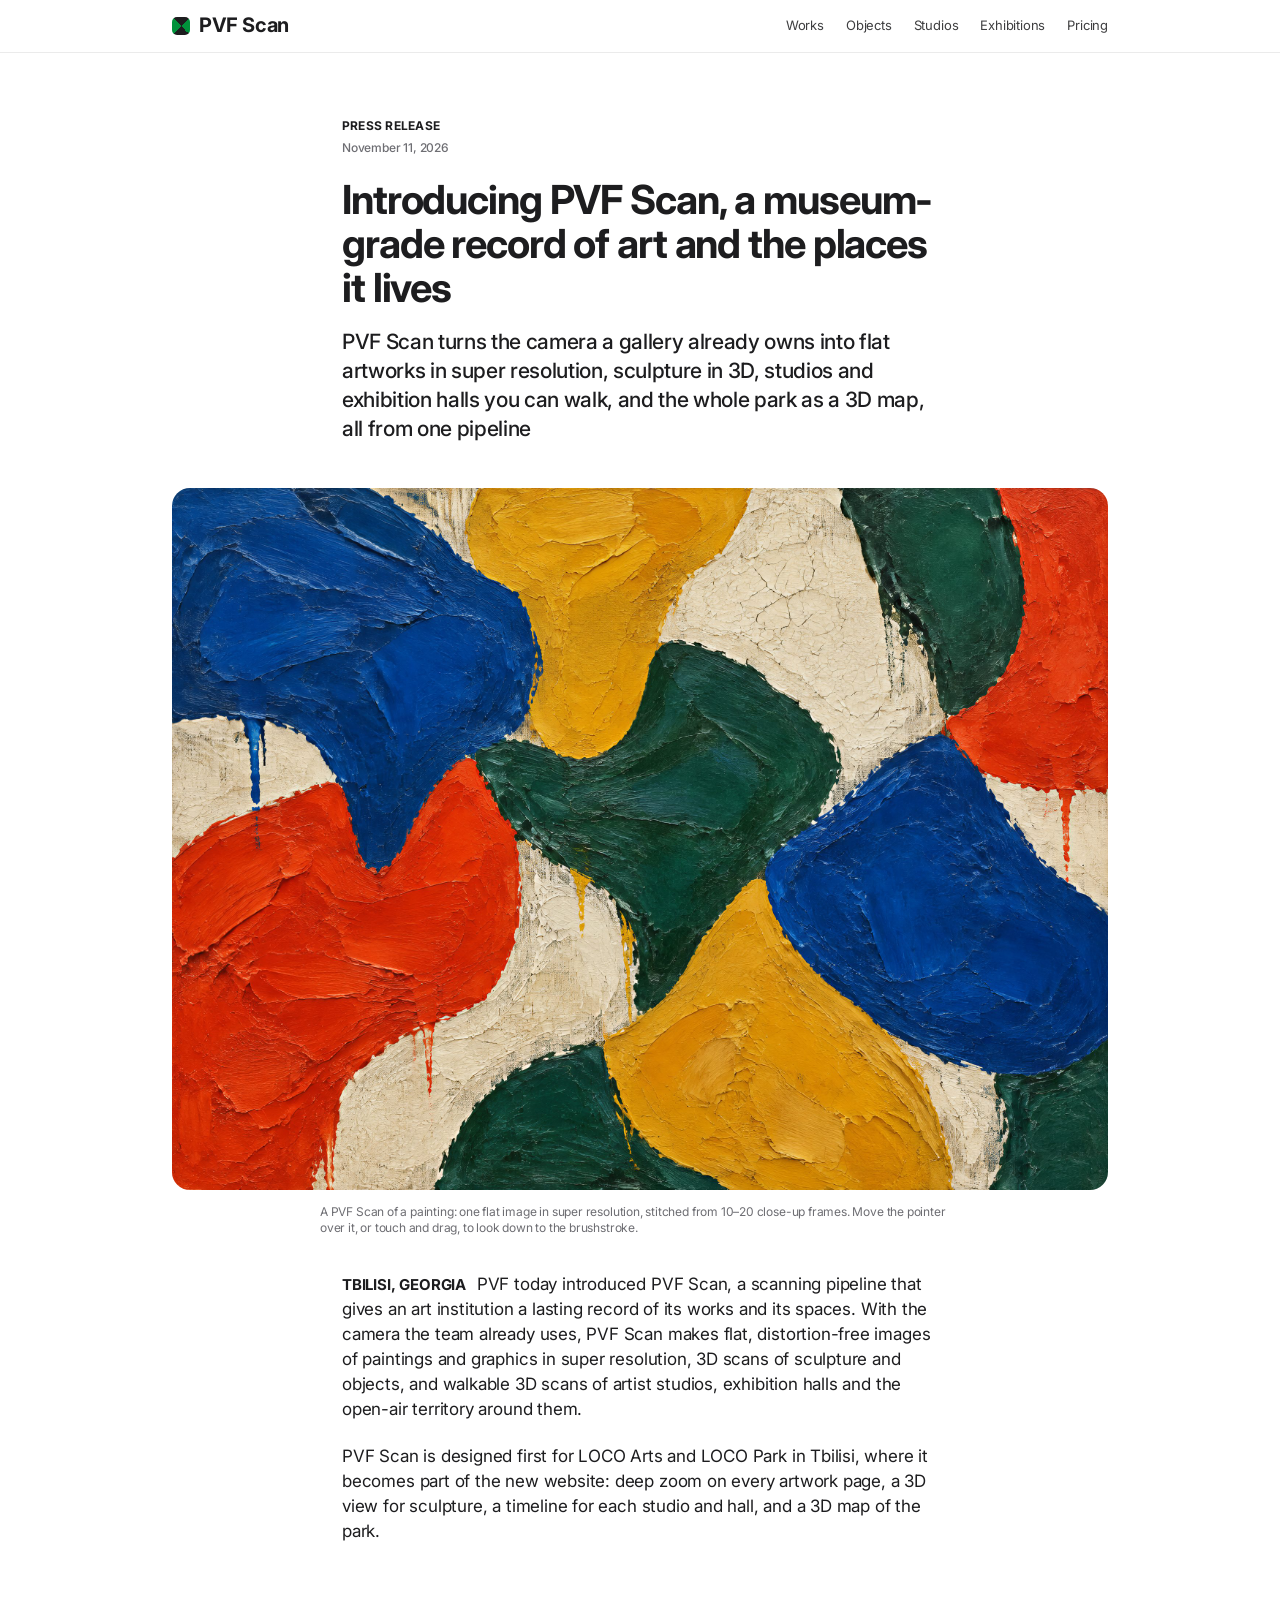
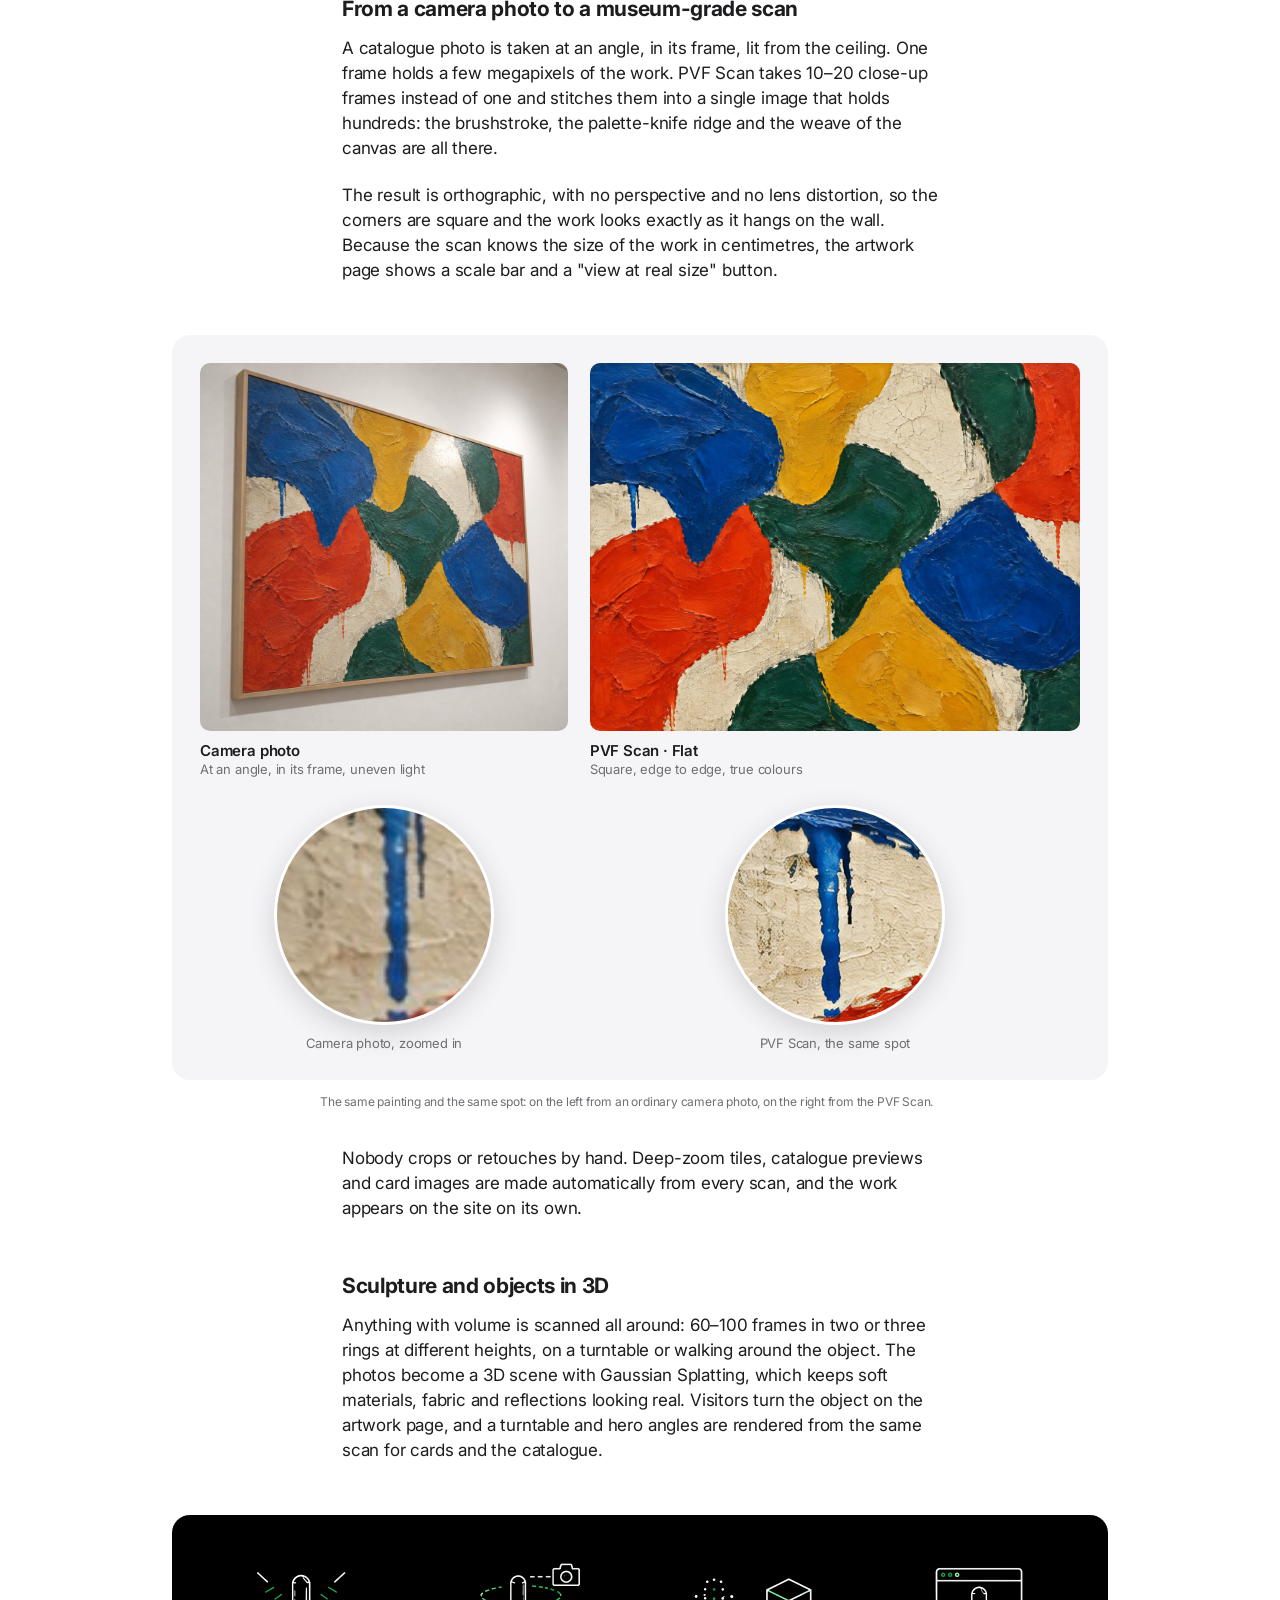
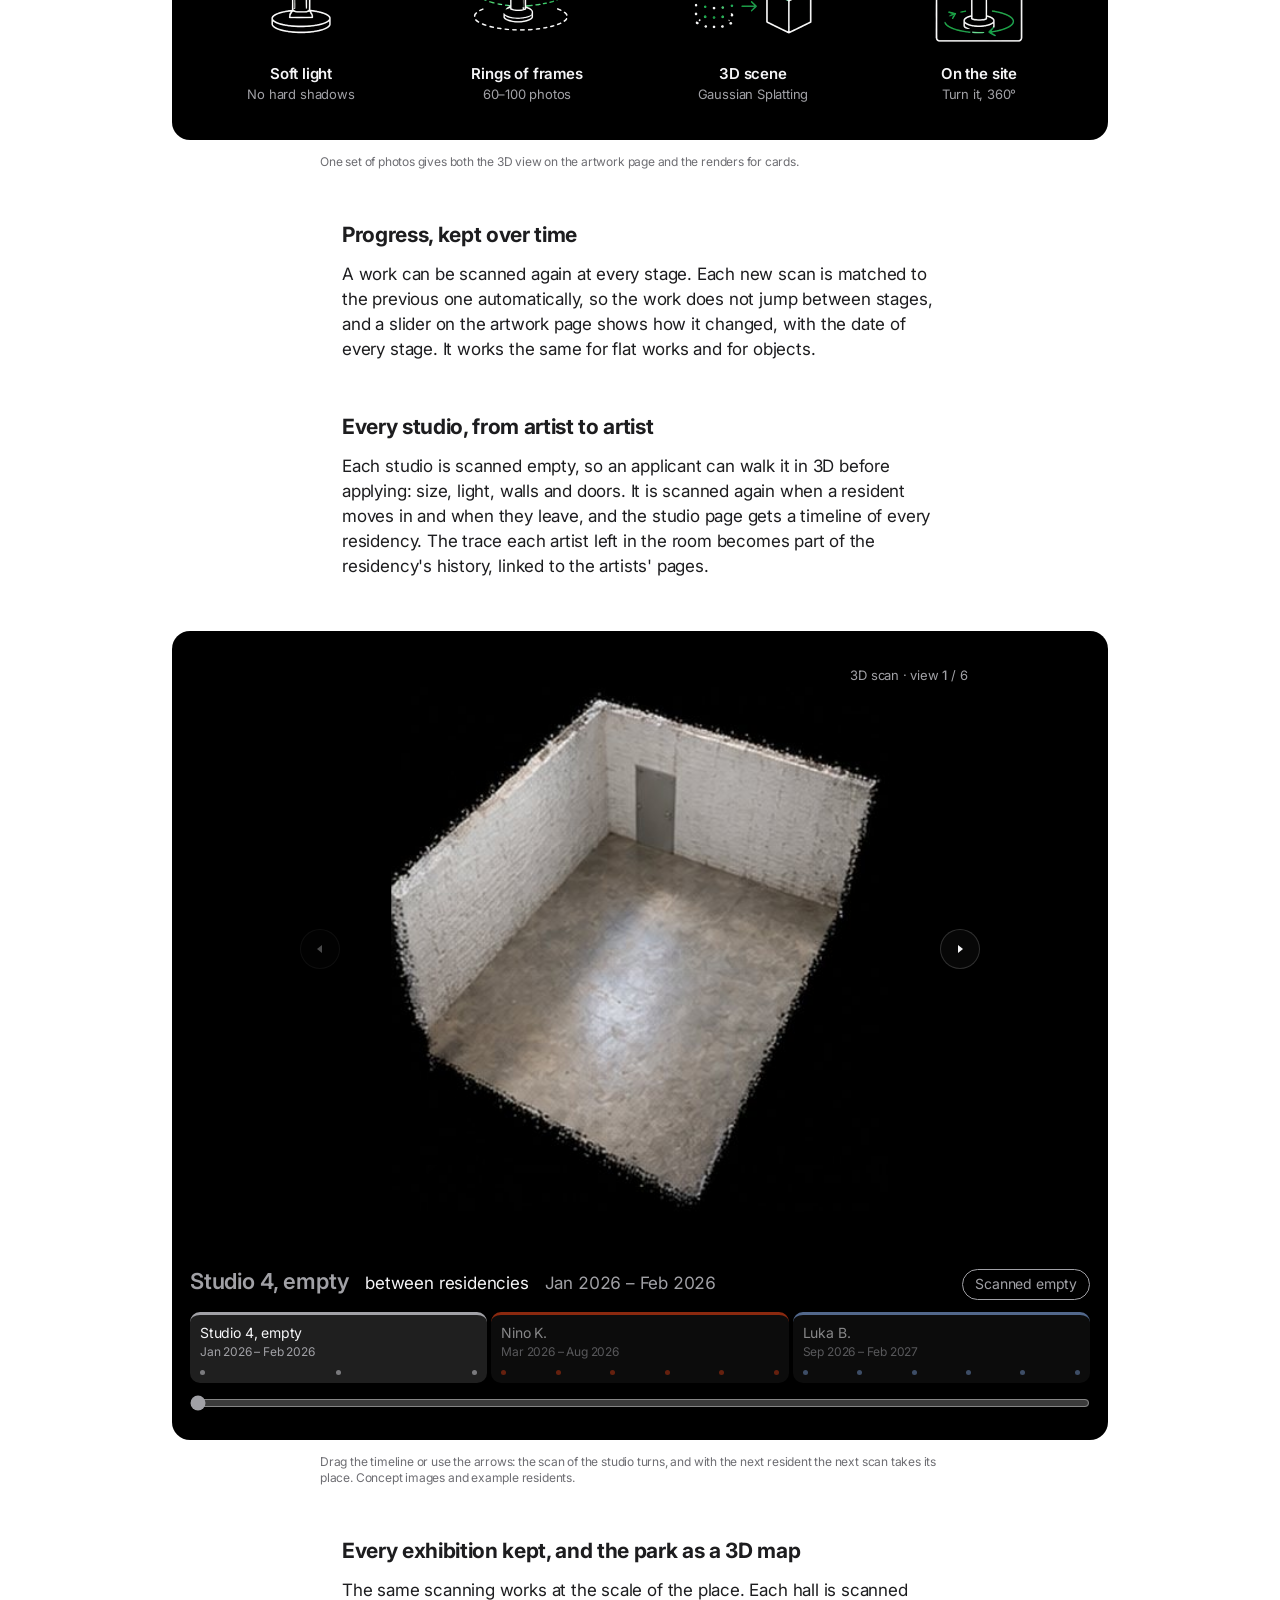
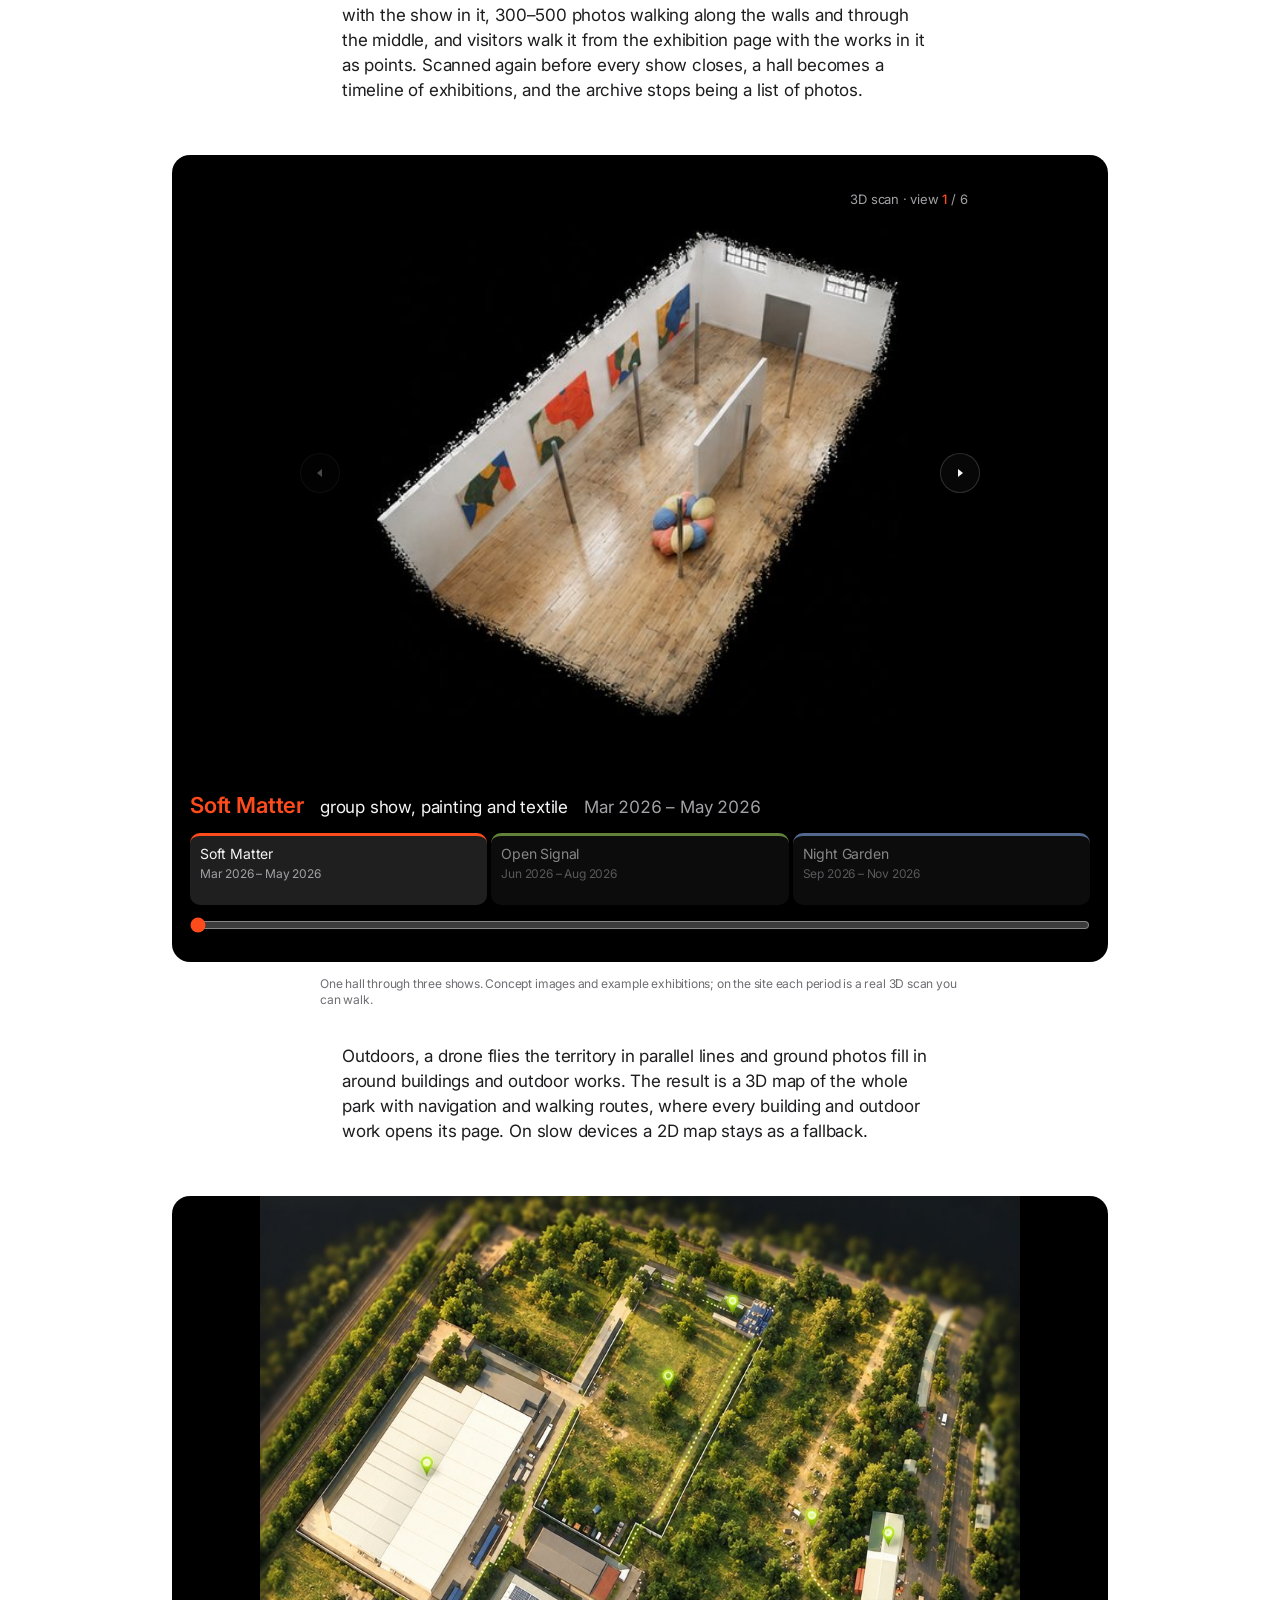
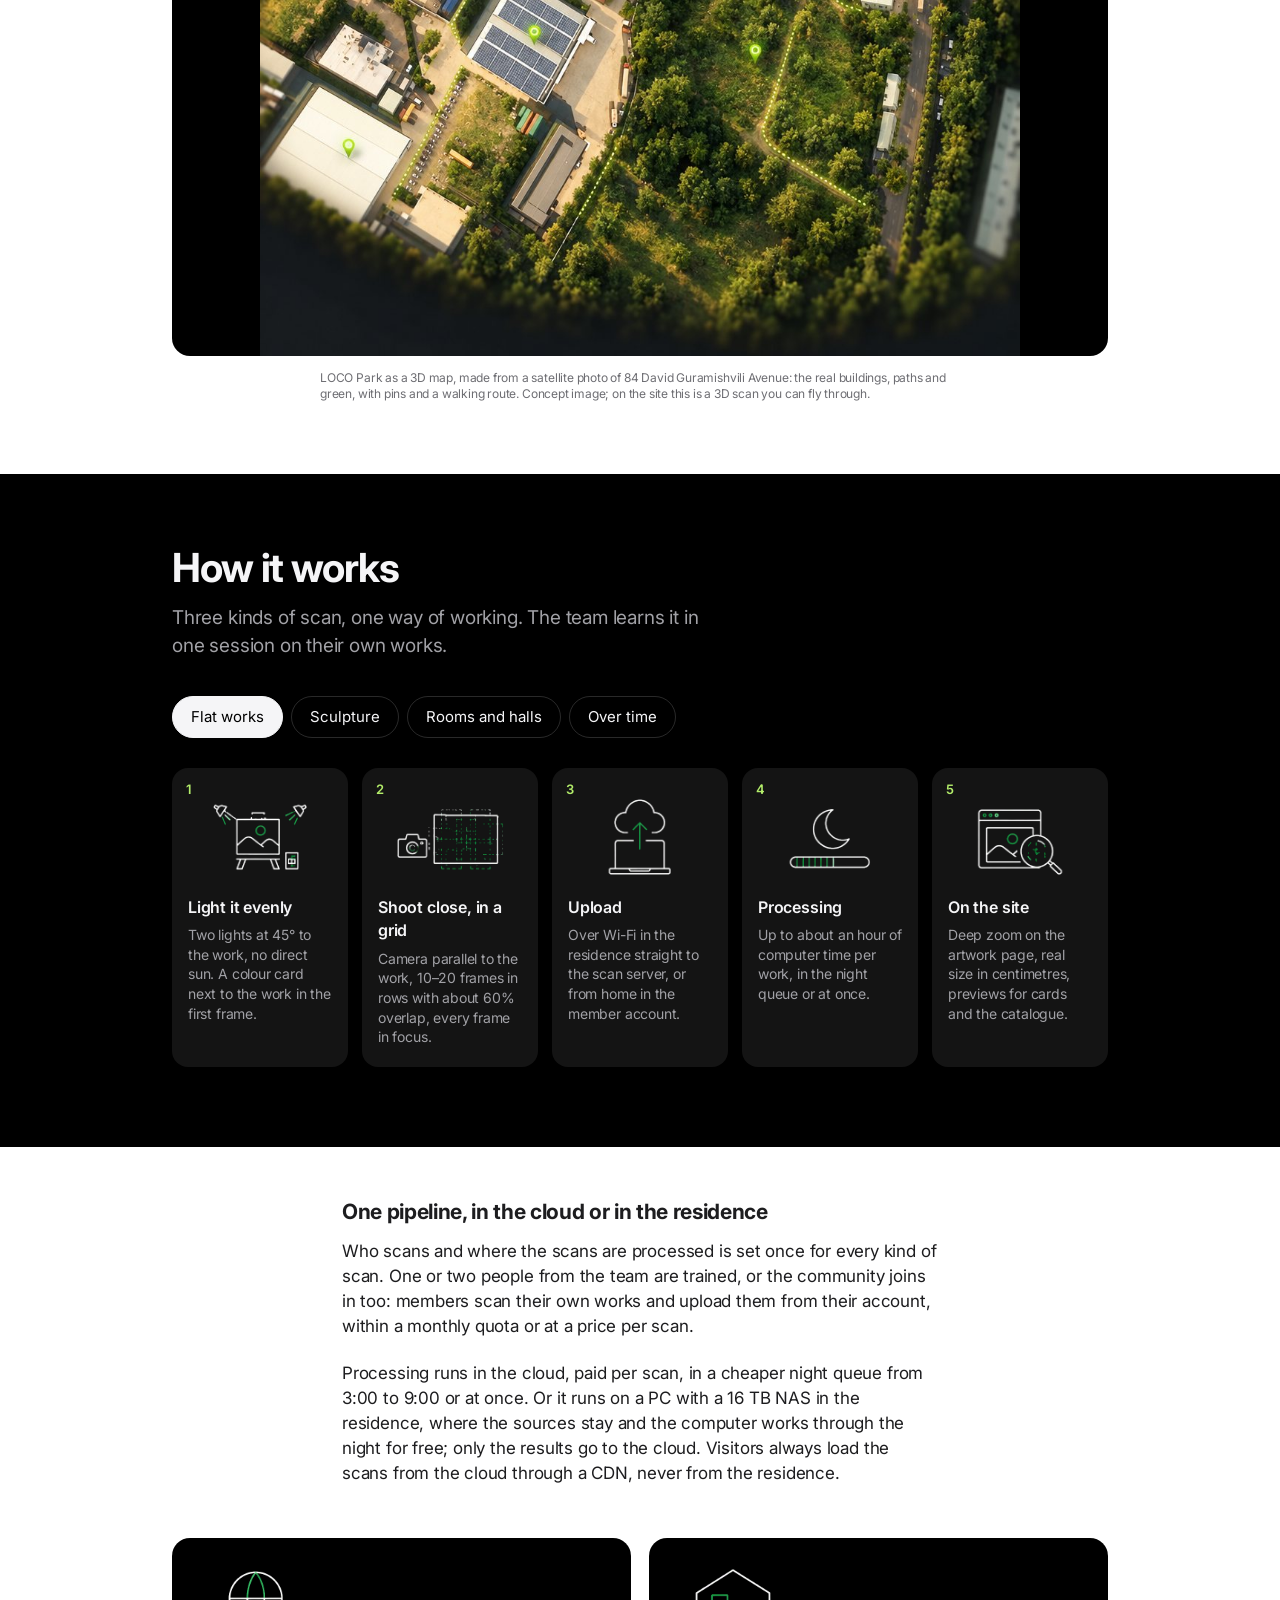
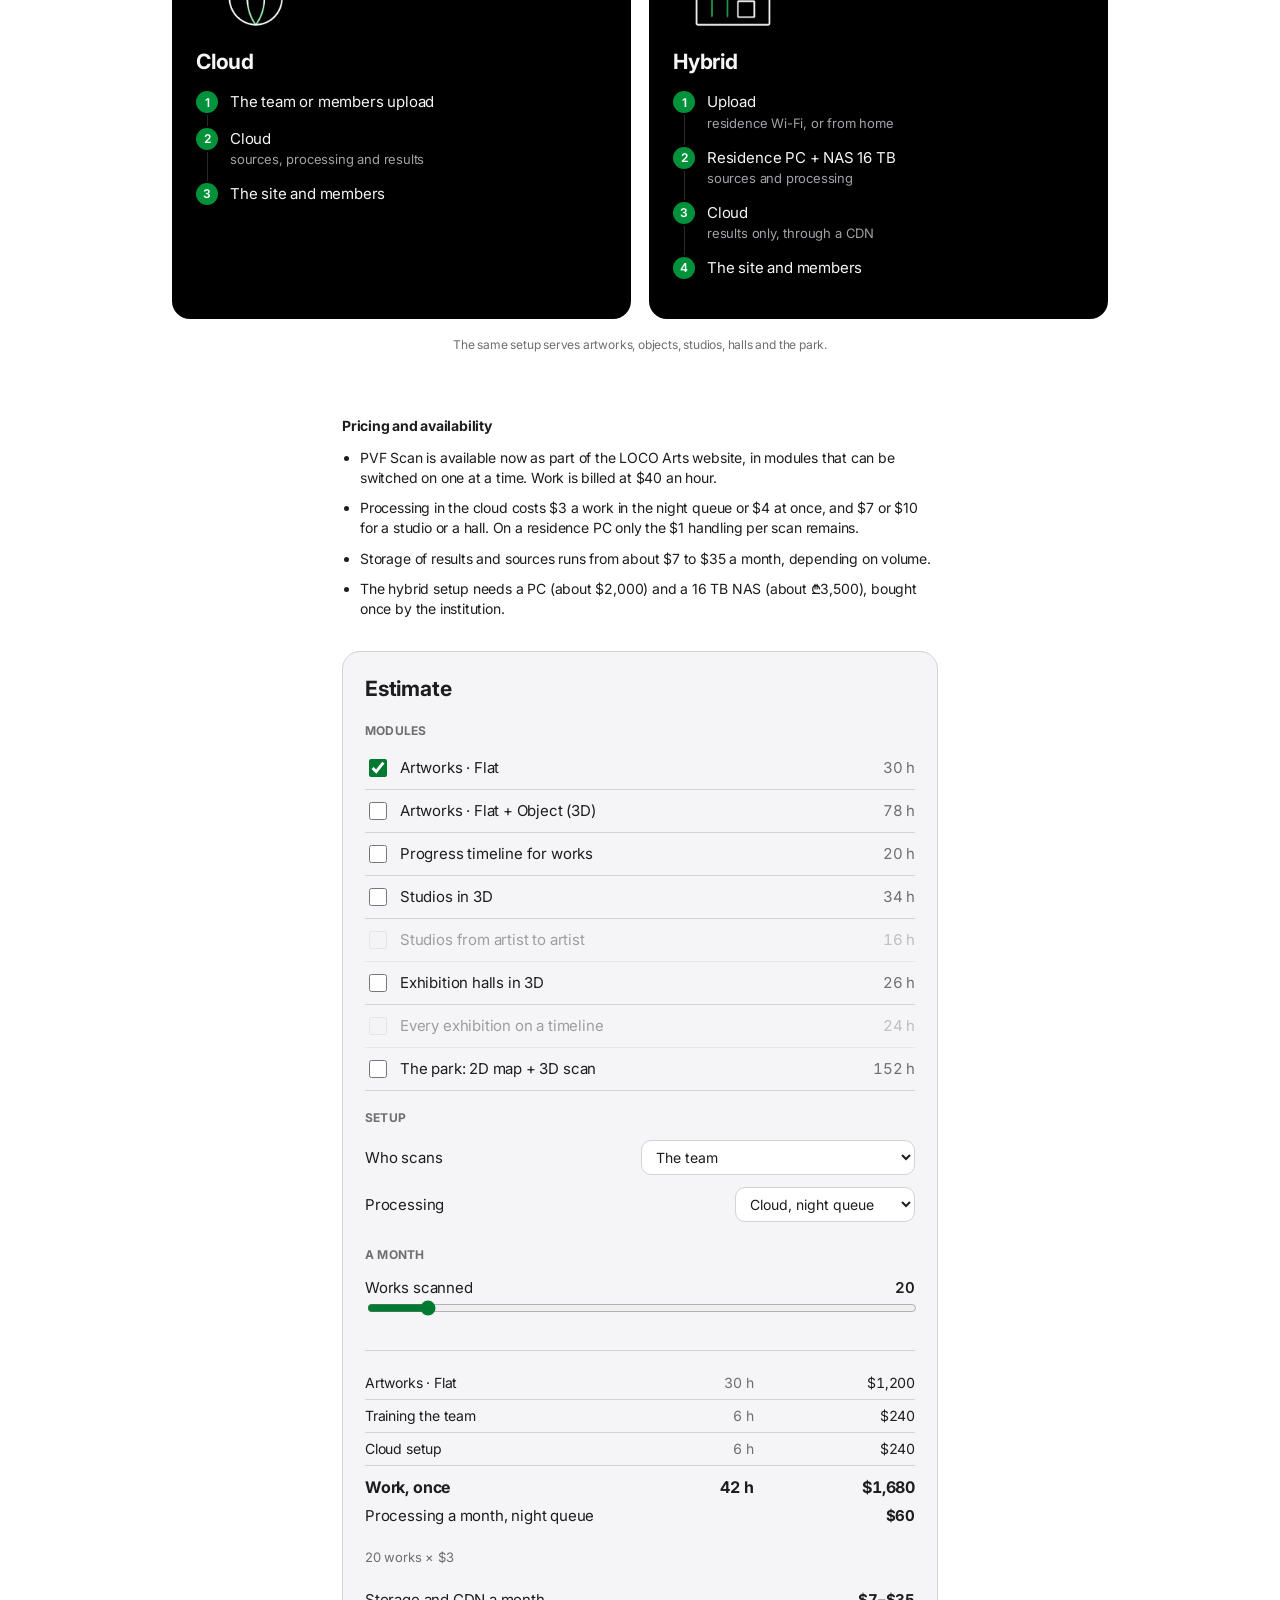
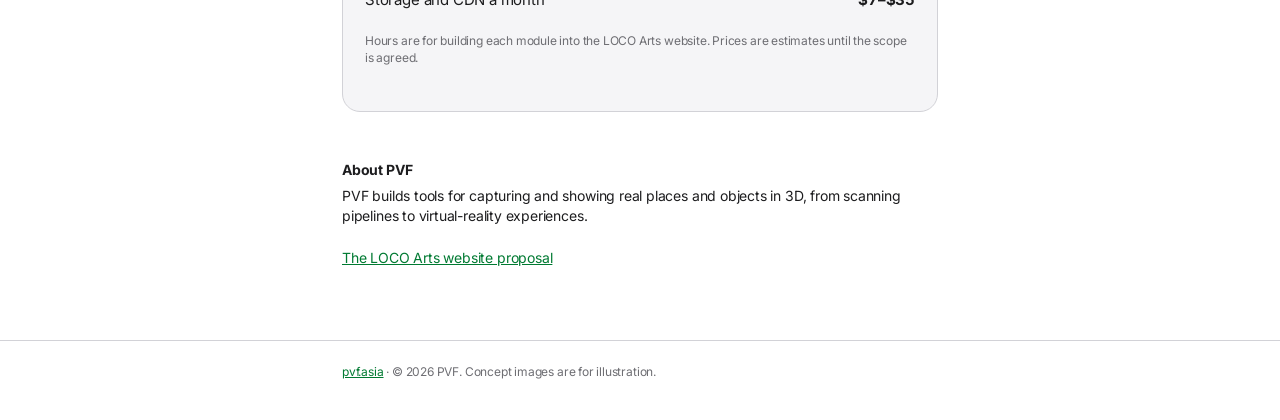
==== scans/index.html @ b5ae79f1 "PVF Scan page at /scans" ====
<!doctype html>
<html lang=en>
<head>
<meta charset=utf-8>
<meta name=viewport content="width=device-width, initial-scale=1">
<title>PVF Scan</title>
<meta name=description content="PVF Scan turns the camera a gallery already owns into museum-grade records: flat artworks in super resolution, sculpture in 3D, studios and exhibition halls you can walk, and the park as a 3D map.">
<link rel=canonical href="https://pvf.asia/scans/">
<meta property=og:url content="https://pvf.asia/scans/">
<meta property=og:title content="Introducing PVF Scan">
<meta property=og:description content="Artworks, objects, studios and exhibitions, kept as they are.">
<meta property=og:image content="https://pvf.asia/scans/assets/scan/scan.jpg">
<link rel=icon href="data:image/svg+xml,%3Csvg xmlns=%22http://www.w3.org/2000/svg%22 viewBox=%220 0 16 16%22%3E%3Crect width=%2216%22 height=%2216%22 rx=%224%22 fill=%22%231d1d1f%22/%3E%3Cpath d=%22M8 0h4a4 4 0 0 1 4 4v4H8zM0 8h8v8H4a4 4 0 0 1-4-4z%22 fill=%22%2300923B%22/%3E%3C/svg%3E">
<link rel=preconnect href=https://fonts.googleapis.com>
<link rel=preconnect href=https://fonts.gstatic.com crossorigin>
<link href="https://fonts.googleapis.com/css2?family=Inter:wght@400;500;600;700&display=swap" rel=stylesheet>
<link rel=stylesheet href="styles.css?v=1">
</head>
<body>
<a class=skip href=#main>Skip to the article</a>
<header class=top>
  <div class=top-in>
    <a class=brand href=#main><span class=mark aria-hidden=true></span>PVF Scan</a>
    <nav aria-label=Sections>
      <a href=#works>Works</a><a href=#objects>Objects</a><a href=#studios>Studios</a><a href=#exhibitions>Exhibitions</a><a href=#pricing>Pricing</a>
    </nav>
  </div>
</header>

<main id=main>
<article>
  <header class="col head">
    <p class=eyebrow>Press release</p>
    <p class=date><time datetime=2026-11-11>November 11, 2026</time></p>
    <h1>Introducing PVF Scan, a museum-grade record of art and the places it lives</h1>
    <p class=subhead>PVF Scan turns the camera a gallery already owns into flat artworks in super resolution, sculpture in 3D, studios and exhibition halls you can walk, and the whole park as a 3D map, all from one pipeline</p>
  </header>

  <figure class="fig big hero">
    <div class=zoom data-zoom>
      <img src="assets/scan/scan.jpg?v=1" alt="An abstract oil painting as a PVF Scan: flat, square and edge to edge, thick impasto in blue, red, yellow and green" width=2560 height=1920 fetchpriority=high>
      <div class=zoom-lens aria-hidden=true></div>
    </div>
    <figcaption>A PVF Scan of a painting: one flat image in super resolution, stitched from 10–20 close-up frames. Move the pointer over it, or touch and drag, to look down to the brushstroke.</figcaption>
  </figure>

  <div class="col body">
    <p><b class=dateline>TBILISI, GEORGIA</b> PVF today introduced PVF Scan, a scanning pipeline that gives an art institution a lasting record of its works and its spaces. With the camera the team already uses, PVF Scan makes flat, distortion-free images of paintings and graphics in super resolution, 3D scans of sculpture and objects, and walkable 3D scans of artist studios, exhibition halls and the open-air territory around them.</p>
    <p>PVF Scan is designed first for LOCO Arts and LOCO Park in Tbilisi, where it becomes part of the new website: deep zoom on every artwork page, a 3D view for sculpture, a timeline for each studio and hall, and a 3D map of the park.</p>
  </div>

  <section class="col body" id=works aria-labelledby=h-works>
    <h2 id=h-works>From a camera photo to a museum-grade scan</h2>
    <p>A catalogue photo is taken at an angle, in its frame, lit from the ceiling. One frame holds a few megapixels of the work. PVF Scan takes 10–20 close-up frames instead of one and stitches them into a single image that holds hundreds: the brushstroke, the palette-knife ridge and the weave of the canvas are all there.</p>
    <p>The result is orthographic, with no perspective and no lens distortion, so the corners are square and the work looks exactly as it hangs on the wall. Because the scan knows the size of the work in centimetres, the artwork page shows a scale bar and a "view at real size" button.</p>
  </section>

  <figure class="fig big cmp">
    <div class=cmp-grid>
      <div class=cmp-a><img src="assets/scan/photo.jpg?v=1" alt="The same painting photographed with an ordinary camera: on the wall, at an angle, in its frame" width=1024 height=1024 loading=lazy decoding=async><p><b>Camera photo</b>At an angle, in its frame, uneven light</p></div>
      <div class=cmp-b><img src="assets/scan/scan.jpg?v=1" alt="The same painting as a PVF Scan: flat, square, edge to edge" width=2560 height=1920 loading=lazy decoding=async><p><b>PVF Scan · Flat</b>Square, edge to edge, true colours</p></div>
      <div class=cmp-l><div class="lp lp-lo"></div><p>Camera photo, zoomed in</p></div>
      <div class=cmp-l><div class="lp lp-hi"></div><p>PVF Scan, the same spot</p></div>
    </div>
    <figcaption>The same painting and the same spot: on the left from an ordinary camera photo, on the right from the PVF Scan.</figcaption>
  </figure>

  <div class="col body">
    <p>Nobody crops or retouches by hand. Deep-zoom tiles, catalogue previews and card images are made automatically from every scan, and the work appears on the site on its own.</p>
  </div>

  <section class="col body" id=objects aria-labelledby=h-objects>
    <h2 id=h-objects>Sculpture and objects in 3D</h2>
    <p>Anything with volume is scanned all around: 60–100 frames in two or three rings at different heights, on a turntable or walking around the object. The photos become a 3D scene with Gaussian Splatting, which keeps soft materials, fabric and reflections looking real. Visitors turn the object on the artwork page, and a turntable and hero angles are rendered from the same scan for cards and the catalogue.</p>
  </section>

  <figure class="fig big dark steps-fig">
    <ol class=icons>
      <li><img src="assets/icons/icon-06.png?v=1" alt="" width=160 height=100 loading=lazy><b>Soft light</b>No hard shadows</li>
      <li><img src="assets/icons/icon-07.png?v=1" alt="" width=160 height=100 loading=lazy><b>Rings of frames</b>60–100 photos</li>
      <li><img src="assets/icons/icon-09.png?v=1" alt="" width=160 height=100 loading=lazy><b>3D scene</b>Gaussian Splatting</li>
      <li><img src="assets/icons/icon-10.png?v=1" alt="" width=160 height=100 loading=lazy><b>On the site</b>Turn it, 360°</li>
    </ol>
    <figcaption>One set of photos gives both the 3D view on the artwork page and the renders for cards.</figcaption>
  </figure>

  <section class="col body" aria-labelledby=h-progress>
    <h2 id=h-progress>Progress, kept over time</h2>
    <p>A work can be scanned again at every stage. Each new scan is matched to the previous one automatically, so the work does not jump between stages, and a slider on the artwork page shows how it changed, with the date of every stage. It works the same for flat works and for objects.</p>
  </section>

  <section class="col body" id=studios aria-labelledby=h-studios>
    <h2 id=h-studios>Every studio, from artist to artist</h2>
    <p>Each studio is scanned empty, so an applicant can walk it in 3D before applying: size, light, walls and doors. It is scanned again when a resident moves in and when they leave, and the studio page gets a timeline of every residency. The trace each artist left in the room becomes part of the residency's history, linked to the artists' pages.</p>
  </section>

  <figure class="fig big dark" data-otl=studio>
    <figcaption>Drag the timeline or use the arrows: the scan of the studio turns, and with the next resident the next scan takes its place. Concept images and example residents.</figcaption>
  </figure>

  <section class="col body" id=exhibitions aria-labelledby=h-ex>
    <h2 id=h-ex>Every exhibition kept, and the park as a 3D map</h2>
    <p>The same scanning works at the scale of the place. Each hall is scanned with the show in it, 300–500 photos walking along the walls and through the middle, and visitors walk it from the exhibition page with the works in it as points. Scanned again before every show closes, a hall becomes a timeline of exhibitions, and the archive stops being a list of photos.</p>
  </section>

  <figure class="fig big dark" data-otl=hall>
    <figcaption>One hall through three shows. Concept images and example exhibitions; on the site each period is a real 3D scan you can walk.</figcaption>
  </figure>

  <div class="col body">
    <p>Outdoors, a drone flies the territory in parallel lines and ground photos fill in around buildings and outdoor works. The result is a 3D map of the whole park with navigation and walking routes, where every building and outdoor work opens its page. On slow devices a 2D map stays as a fallback.</p>
  </div>

  <figure class="fig big dark">
    <img src="assets/scan/park-map.jpg?v=1" alt="LOCO Park from above as a 3D map with green location pins and a walking route" width=1024 height=1024 loading=lazy decoding=async class=park>
    <figcaption>LOCO Park as a 3D map, made from a satellite photo of 84 David Guramishvili Avenue: the real buildings, paths and green, with pins and a walking route. Concept image; on the site this is a 3D scan you can fly through.</figcaption>
  </figure>

  <section class="band" aria-labelledby=h-how>
    <div class=band-in>
      <h2 id=h-how>How it works</h2>
      <p class=band-lead>Three kinds of scan, one way of working. The team learns it in one session on their own works.</p>
      <div class=fmts role=tablist aria-label="Kind of scan">
        <button type=button role=tab aria-selected=true data-f=0>Flat works</button>
        <button type=button role=tab aria-selected=false data-f=1>Sculpture</button>
        <button type=button role=tab aria-selected=false data-f=2>Rooms and halls</button>
        <button type=button role=tab aria-selected=false data-f=3>Over time</button>
      </div>
      <ol class=hw aria-live=polite></ol>
    </div>
  </section>

  <section class="col body" aria-labelledby=h-pipe>
    <h2 id=h-pipe>One pipeline, in the cloud or in the residence</h2>
    <p>Who scans and where the scans are processed is set once for every kind of scan. One or two people from the team are trained, or the community joins in too: members scan their own works and upload them from their account, within a monthly quota or at a price per scan.</p>
    <p>Processing runs in the cloud, paid per scan, in a cheaper night queue from 3:00 to 9:00 or at once. Or it runs on a PC with a 16 TB NAS in the residence, where the sources stay and the computer works through the night for free; only the results go to the cloud. Visitors always load the scans from the cloud through a CDN, never from the residence.</p>
  </section>

  <figure class="fig big flows">
    <div class=flow>
      <img src="assets/icons/icon-14.png?v=1" alt="" width=160 height=100 loading=lazy>
      <h3>Cloud</h3>
      <ol><li>The team or members upload</li><li>Cloud<small>sources, processing and results</small></li><li>The site and members</li></ol>
    </div>
    <div class=flow>
      <img src="assets/icons/icon-15.png?v=1" alt="" width=160 height=100 loading=lazy>
      <h3>Hybrid</h3>
      <ol><li>Upload<small>residence Wi-Fi, or from home</small></li><li>Residence PC + NAS 16 TB<small>sources and processing</small></li><li>Cloud<small>results only, through a CDN</small></li><li>The site and members</li></ol>
    </div>
    <figcaption>The same setup serves artworks, objects, studios, halls and the park.</figcaption>
  </figure>

  <section class="col body small" id=pricing aria-labelledby=h-price>
    <h2 id=h-price>Pricing and availability</h2>
    <ul>
      <li>PVF Scan is available now as part of the LOCO Arts website, in modules that can be switched on one at a time. Work is billed at $40 an hour.</li>
      <li>Processing in the cloud costs $3 a work in the night queue or $4 at once, and $7 or $10 for a studio or a hall. On a residence PC only the $1 handling per scan remains.</li>
      <li>Storage of results and sources runs from about $7 to $35 a month, depending on volume.</li>
      <li>The hybrid setup needs a PC (about $2,000) and a 16 TB NAS (about ₾3,500), bought once by the institution.</li>
    </ul>

    <div class=calc>
      <h3>Estimate</h3>
      <fieldset class=mods><legend>Modules</legend></fieldset>
      <fieldset class=opts>
        <legend>Setup</legend>
        <label>Who scans <select id=c-who><option value=team>The team</option><option value=members>The team and community members</option></select></label>
        <label>Processing <select id=c-proc><option value=night>Cloud, night queue</option><option value=instant>Cloud, at once</option><option value=own>Residence PC + NAS</option></select></label>
      </fieldset>
      <fieldset class=vols><legend>A month</legend></fieldset>
      <div class=c-out aria-live=polite></div>
    </div>
  </section>

  <section class="col body small about">
    <h3>About PVF</h3>
    <p>PVF builds tools for capturing and showing real places and objects in 3D, from scanning pipelines to virtual-reality experiences.</p>
    <p class=more><a href="https://andrewandreevich.github.io/loco-arts-proposal/">The LOCO Arts website proposal</a></p>
  </section>
</article>
</main>
<footer class=foot><div class=col><a href="https://pvf.asia/">pvf.asia</a> · © 2026 PVF. Concept images are for illustration.</div></footer>
<script src="main.js?v=1" defer></script>
</body>
</html>
---- scans/styles.css ----
/* PVF Scan: a press-release page. Light article, dark figures for scans. */
:root {
  --bg: #fff;
  --fg: #1d1d1f;
  --mute: #6e6e73;
  --line: #d2d2d7;
  --soft: #f5f5f7;
  --ink: #000;
  --ink-fg: #f5f5f7;
  --ink-mute: #a1a1a6;
  --ink-line: rgba(255, 255, 255, .16);
  --green: #00923B;
  --accent: #007a32;
  --orange: #FD4B1C;
  --lime: #B3ED6A;
  --sky: #95BEFF;
  --mute-c: #8e8e93;
  --col: 640px;
  --wide: 980px;
}
* { box-sizing: border-box; }
html { -webkit-text-size-adjust: 100%; scroll-padding-top: 64px; }
@media (prefers-reduced-motion: no-preference) { html { scroll-behavior: smooth; } }
body { margin: 0; background: var(--bg); color: var(--fg); font: 17px/1.47 Inter, -apple-system, BlinkMacSystemFont, "Segoe UI", Roboto, sans-serif; letter-spacing: -.011em; overflow-x: hidden; }
img { max-width: 100%; }
a { color: var(--accent); }
.skip { position: absolute; left: -9999px; }
.skip:focus { left: 16px; top: 8px; z-index: 10; background: var(--bg); padding: 8px 12px; border-radius: 8px; }
:focus-visible { outline: 2px solid var(--accent); outline-offset: 2px; }

/* ---------- top bar ---------- */
.top { position: sticky; top: 0; z-index: 5; background: rgba(255, 255, 255, .82); backdrop-filter: saturate(180%) blur(20px); -webkit-backdrop-filter: saturate(180%) blur(20px); border-bottom: 1px solid rgba(0, 0, 0, .08); }
.top-in { max-width: var(--wide); margin: 0 auto; padding: 0 22px; height: 52px; display: flex; align-items: center; justify-content: space-between; gap: 16px; }
.brand { display: flex; align-items: center; gap: 9px; font-weight: 700; font-size: 20px; letter-spacing: -.02em; color: var(--fg); text-decoration: none; white-space: nowrap; }
.mark { width: 18px; height: 18px; border-radius: 5px; background: conic-gradient(from 45deg, var(--green) 0 25%, #1d1d1f 0 50%, var(--green) 0 75%, #1d1d1f 0); }
.top nav { display: flex; gap: 22px; overflow-x: auto; scrollbar-width: none; }
.top nav::-webkit-scrollbar { display: none; }
.top nav a { color: var(--fg); text-decoration: none; font-size: 13px; opacity: .85; white-space: nowrap; }
.top nav a:hover { opacity: 1; color: var(--accent); }

/* ---------- article ---------- */
.col { max-width: var(--col); margin: 0 auto; padding: 0 22px; }
.head { padding-top: 64px; }
.eyebrow { margin: 0; font-size: 12px; font-weight: 700; text-transform: uppercase; letter-spacing: .02em; }
.date { margin: 4px 0 0; font-size: 12px; color: var(--mute); font-weight: 500; }
h1 { margin: 22px 0 0; font-size: 40px; line-height: 1.1; font-weight: 700; letter-spacing: -.028em; }
.subhead { margin: 18px 0 0; font-size: 21px; line-height: 1.38; font-weight: 500; letter-spacing: -.016em; }
.body { margin-top: 36px; }
.body p { margin: 0 0 22px; }
.body h2 { margin: 52px 0 14px; font-size: 21px; line-height: 1.24; font-weight: 700; letter-spacing: -.016em; }
.dateline { font-weight: 700; text-transform: uppercase; font-size: 15px; margin-right: 6px; }
section.body:first-of-type { margin-top: 0; }

/* figures: wide like the press images */
.fig { max-width: var(--wide); margin: 52px auto 0; padding: 0 22px; }
.fig > img, .fig .zoom { display: block; width: 100%; height: auto; border-radius: 18px; }
.fig figcaption { max-width: var(--col); margin: 14px auto 0; padding: 0; font-size: 12px; line-height: 1.34; color: var(--mute); }
.fig.dark > :first-child { background: var(--ink); color: var(--ink-fg); border-radius: 18px; }
.hero { margin-top: 44px; }

/* deep-zoom lens */
.zoom { position: relative; overflow: hidden; cursor: zoom-in; touch-action: pan-y; background: #111; }
.zoom img { display: block; width: 100%; height: auto; }
.zoom-lens { position: absolute; left: 0; top: 0; width: clamp(150px, 26vw, 260px); aspect-ratio: 1; border-radius: 50%; border: 3px solid #fff; box-shadow: 0 12px 40px rgba(0, 0, 0, .35); background-repeat: no-repeat; opacity: 0; transition: opacity .2s; pointer-events: none; }
.zoom.on .zoom-lens { opacity: 1; }
@media (hover: none) { .zoom { cursor: default; } }

/* photo vs scan */
.cmp-grid { display: grid; grid-template-columns: 3fr 4fr; gap: 26px 22px; align-items: start; background: var(--soft); border-radius: 18px; padding: 28px; }
.cmp-grid img { display: block; width: 100%; height: auto; border-radius: 10px; }
.cmp-grid p { margin: 10px 0 0; font-size: 13px; color: var(--mute); line-height: 1.35; }
.cmp-grid p b { display: block; color: var(--fg); font-size: 15px; font-weight: 600; }
.cmp-l { display: flex; flex-direction: column; align-items: center; text-align: center; }
.lp { width: min(220px, 100%); aspect-ratio: 1; border-radius: 50%; background-repeat: no-repeat; background-color: #ddd; box-shadow: 0 8px 28px rgba(0, 0, 0, .14); border: 3px solid #fff; }
.lp-hi { background-size: 900% auto; background-position: 4% 37%; }
.lp-lo { background-size: 1150% auto; background-position: 19% 37%; }
@media (max-width: 600px) { .cmp-grid { grid-template-columns: 1fr 1fr; padding: 18px; gap: 18px 14px; } .cmp-a, .cmp-b { grid-column: 1 / -1; } }

/* icon steps on black */
.steps-fig .icons { list-style: none; margin: 0; padding: 36px 28px; display: grid; grid-template-columns: repeat(4, 1fr); gap: 24px; }
.icons li { font-size: 13px; color: var(--ink-mute); text-align: center; }
.icons img { display: block; width: 100%; max-width: 160px; height: auto; margin: 0 auto 12px; }
.icons b { display: block; color: var(--ink-fg); font-size: 15px; font-weight: 600; }
@media (max-width: 600px) { .steps-fig .icons { grid-template-columns: 1fr 1fr; padding: 24px 16px; } }

.park { max-height: 760px; object-fit: contain; background: var(--ink); }

/* ---------- a room through time ---------- */
.otl { --mute: #a1a1a6; --pc: var(--lime); padding: 18px 18px 22px; }
.otl-view { position: relative; aspect-ratio: 600 / 512; max-height: 600px; margin: 0 auto; border-radius: 12px; overflow: hidden; background: #000; cursor: grab; touch-action: pan-y; user-select: none; }
.otl-view:active { cursor: grabbing; }
.otl-img { position: absolute; inset: 0; width: 100%; height: 100%; object-fit: contain; opacity: 0; transition: opacity .35s; pointer-events: none; }
.otl-img.on { opacity: 1; }
.otl-scan { position: absolute; right: 14px; top: 12px; margin: 0; padding: 5px 10px; border-radius: 999px; background: rgba(0, 0, 0, .65); font-size: 13px; color: var(--ink-mute); }
.otl-scan b { font-weight: 500; color: var(--pc); }
.otl-nav { position: absolute; top: 50%; width: 40px; height: 40px; margin-top: -20px; border-radius: 50%; border: 1px solid var(--ink-line); background: rgba(10, 10, 10, .7); color: var(--ink-fg); cursor: pointer; display: grid; place-items: center; }
.otl-nav svg { fill: currentColor; }
.otl-nav.prev { left: 12px; } .otl-nav.next { right: 12px; }
.otl-nav:disabled { opacity: .3; cursor: default; }
.otl-nav:focus-visible { outline: 2px solid var(--ink-fg); }
.otl-now { display: flex; flex-wrap: wrap; gap: 4px 16px; align-items: baseline; margin: 16px 0 12px; }
.otl-who { font-weight: 600; font-size: 22px; color: var(--pc); }
.otl-what { color: var(--ink-fg); }
.otl-dates { color: var(--ink-mute); font-variant-numeric: tabular-nums; }
.otl-phase { margin-left: auto; padding: 4px 12px; border-radius: 999px; border: 1px solid var(--pc); color: var(--pc); font-size: 14px; }
.otl-phase[hidden] { display: none; }
.otl-segs { display: flex; gap: 4px; }
.otl-seg { flex: 1 1 0; min-width: 0; padding: 8px 10px 22px; border-radius: 10px; background: #161616; border-top: 3px solid var(--c); opacity: .55; transition: opacity .25s; position: relative; overflow: hidden; }
.otl-seg.on { opacity: 1; background: #1f1f1f; }
.otl-name { display: block; font-size: 14px; color: var(--ink-fg); white-space: nowrap; overflow: hidden; text-overflow: ellipsis; }
.otl-d, .otl-ds { display: block; font-size: 12px; color: var(--ink-mute); white-space: nowrap; overflow: hidden; text-overflow: ellipsis; }
.otl-ds { display: none; }
.otl-phs { position: absolute; left: 10px; right: 10px; bottom: 8px; display: flex; justify-content: space-between; }
.otl-phs i { width: 5px; height: 5px; border-radius: 50%; background: var(--c); opacity: .7; }
.otl-r { width: 100%; margin: 12px 0 0; accent-color: var(--pc); }
@media (max-width: 600px) {
  .otl { padding: 12px 12px 16px; }
  .otl-phase { margin-left: 0; } .otl-who { font-size: 19px; }
  .otl-segs { gap: 3px; } .otl-seg { padding: 7px 7px 20px; } .otl-phs { left: 7px; right: 7px; bottom: 7px; }
  .otl-d { display: none; } .otl-ds { display: block; } .otl-name { font-size: 12px; }
}

/* ---------- how it works (black band) ---------- */
.band { margin-top: 72px; background: var(--ink); color: var(--ink-fg); }
.band-in { max-width: var(--wide); margin: 0 auto; padding: 72px 22px 80px; }
.band h2 { margin: 0; font-size: 40px; line-height: 1.1; letter-spacing: -.028em; }
.band-lead { margin: 14px 0 0; max-width: 560px; font-size: 19px; color: var(--ink-mute); }
.fmts { display: flex; flex-wrap: wrap; gap: 8px; margin: 36px 0 30px; }
.fmts button { font: inherit; font-size: 15px; padding: 9px 18px; border-radius: 999px; border: 1px solid var(--ink-line); background: none; color: var(--ink-fg); cursor: pointer; }
.fmts button[aria-selected=true] { background: var(--ink-fg); color: var(--ink); border-color: var(--ink-fg); }
.hw { list-style: none; margin: 0; padding: 0; display: grid; grid-template-columns: repeat(5, 1fr); gap: 14px; }
.hw.three { grid-template-columns: repeat(3, 1fr); }
.hw li { position: relative; background: #141414; border-radius: 16px; padding: 18px 16px 20px; }
.hw img { display: block; width: 100%; max-width: 160px; height: auto; margin: 6px auto 14px; }
.hw-n { position: absolute; left: 14px; top: 12px; font-size: 13px; color: var(--lime); font-weight: 600; }
.hw h3 { margin: 0 0 6px; font-size: 16px; font-weight: 600; }
.hw p { margin: 0; font-size: 14px; line-height: 1.4; color: var(--ink-mute); }
.hw.in li { animation: rise .45s cubic-bezier(.2, .75, .2, 1) both; }
.hw.in li:nth-child(2) { animation-delay: .05s; } .hw.in li:nth-child(3) { animation-delay: .1s; } .hw.in li:nth-child(4) { animation-delay: .15s; } .hw.in li:nth-child(5) { animation-delay: .2s; }
@keyframes rise { from { opacity: 0; transform: translateY(14px); } }
@media (max-width: 900px) { .hw, .hw.three { grid-template-columns: 1fr 1fr; } }
@media (max-width: 420px) { .hw, .hw.three { grid-template-columns: 1fr; } .hw li { display: grid; grid-template-columns: 96px 1fr; gap: 0 14px; align-items: center; } .hw img { grid-row: 1 / 3; margin: 0; } .hw h3 { align-self: end; } .hw p { align-self: start; } .band h2 { font-size: 32px; } }

/* cloud vs hybrid */
.flows { display: grid; grid-template-columns: 1fr 1fr; gap: 18px; }
.flows figcaption { grid-column: 1 / -1; margin-top: 0; }
.flow { background: var(--ink); color: var(--ink-fg); border-radius: 18px; padding: 24px 24px 26px; }
.flow img { display: block; width: 120px; height: auto; }
.flow h3 { margin: 10px 0 14px; font-size: 21px; }
.flow ol { margin: 0; padding: 0; list-style: none; counter-reset: f; }
.flow li { counter-increment: f; position: relative; padding: 0 0 14px 34px; font-size: 15px; }
.flow li::before { content: counter(f); position: absolute; left: 0; top: 0; width: 22px; height: 22px; border-radius: 50%; background: var(--green); color: #fff; font-size: 12px; display: grid; place-items: center; font-weight: 600; }
.flow li:not(:last-child)::after { content: ""; position: absolute; left: 10.5px; top: 24px; bottom: 2px; width: 1px; background: var(--ink-line); }
.flow small { display: block; color: var(--ink-mute); font-size: 13px; }
@media (max-width: 600px) { .flows { grid-template-columns: 1fr; } }

/* ---------- pricing ---------- */
.small { font-size: 14px; line-height: 1.43; }
.small h2 { font-size: 14px; margin-top: 64px; }
.small ul { margin: 0; padding-left: 18px; }
.small li { margin-bottom: 10px; }
.calc { margin-top: 32px; border: 1px solid var(--line); border-radius: 18px; padding: 22px; background: var(--soft); }
.calc h3 { margin: 0 0 6px; font-size: 21px; }
.calc fieldset { border: 0; padding: 0; margin: 18px 0 0; min-width: 0; }
.calc legend { font-weight: 700; font-size: 12px; text-transform: uppercase; letter-spacing: .02em; color: var(--mute); margin-bottom: 8px; padding: 0; }
.mod { display: flex; align-items: center; gap: 10px; padding: 9px 0; border-bottom: 1px solid var(--line); cursor: pointer; font-size: 15px; }
.mod input { width: 18px; height: 18px; accent-color: var(--accent); flex: none; }
.mod span:nth-child(2) { flex: 1; }
.mh { color: var(--mute); font-variant-numeric: tabular-nums; }
.mod.off { opacity: .4; cursor: default; }
.opts label { display: flex; justify-content: space-between; align-items: center; gap: 12px; font-size: 15px; padding: 6px 0; flex-wrap: wrap; }
.opts select { font: inherit; font-size: 14px; padding: 7px 10px; border-radius: 10px; border: 1px solid var(--line); background: #fff; color: var(--fg); max-width: 100%; }
.vol { display: block; padding: 6px 0; font-size: 15px; }
.vol[hidden] { display: none; }
.vol span { display: flex; justify-content: space-between; }
.vol output { font-weight: 600; font-variant-numeric: tabular-nums; }
.vol input { width: 100%; accent-color: var(--accent); }
.c-out { margin-top: 22px; border-top: 1px solid var(--line); padding-top: 16px; }
.c-out table { width: 100%; border-collapse: collapse; font-size: 14px; font-variant-numeric: tabular-nums; }
.c-out td { padding: 6px 0; border-bottom: 1px solid var(--line); }
.c-out td:nth-child(2), .c-out td:nth-child(3) { text-align: right; white-space: nowrap; padding-left: 12px; }
.c-out td:nth-child(2) { color: var(--mute); }
.c-out tfoot td { font-weight: 700; border-bottom: 0; padding-top: 10px; font-size: 16px; }
.c-out tfoot td:nth-child(2) { color: var(--fg); }
.c-row { display: flex; justify-content: space-between; gap: 12px; margin: 14px 0 0; font-size: 15px; flex-wrap: wrap; }
.c-row b { font-variant-numeric: tabular-nums; }
.c-sub { margin: 2px 0 0; color: var(--mute); font-size: 13px; }
.c-note, .c-none { margin: 16px 0 0; color: var(--mute); font-size: 12px; }
.about { margin-top: 48px; }
.about h3 { font-size: 14px; margin: 0 0 6px; }
.more { margin-top: 10px; }
.foot { margin-top: 72px; border-top: 1px solid var(--line); padding: 22px 0 40px; font-size: 12px; color: var(--mute); }

@media (max-width: 734px) {
  h1 { font-size: 32px; } .subhead { font-size: 19px; } .head { padding-top: 40px; }
  .fig { padding: 0 16px; } .col { padding: 0 16px; } .top-in { padding: 0 16px; }
  .top nav { gap: 16px; }
}
@media (max-width: 480px) { .top nav { display: none; } }
@media (prefers-reduced-motion: reduce) { .otl-img, .zoom-lens { transition: none; } .hw.in li { animation: none; } }
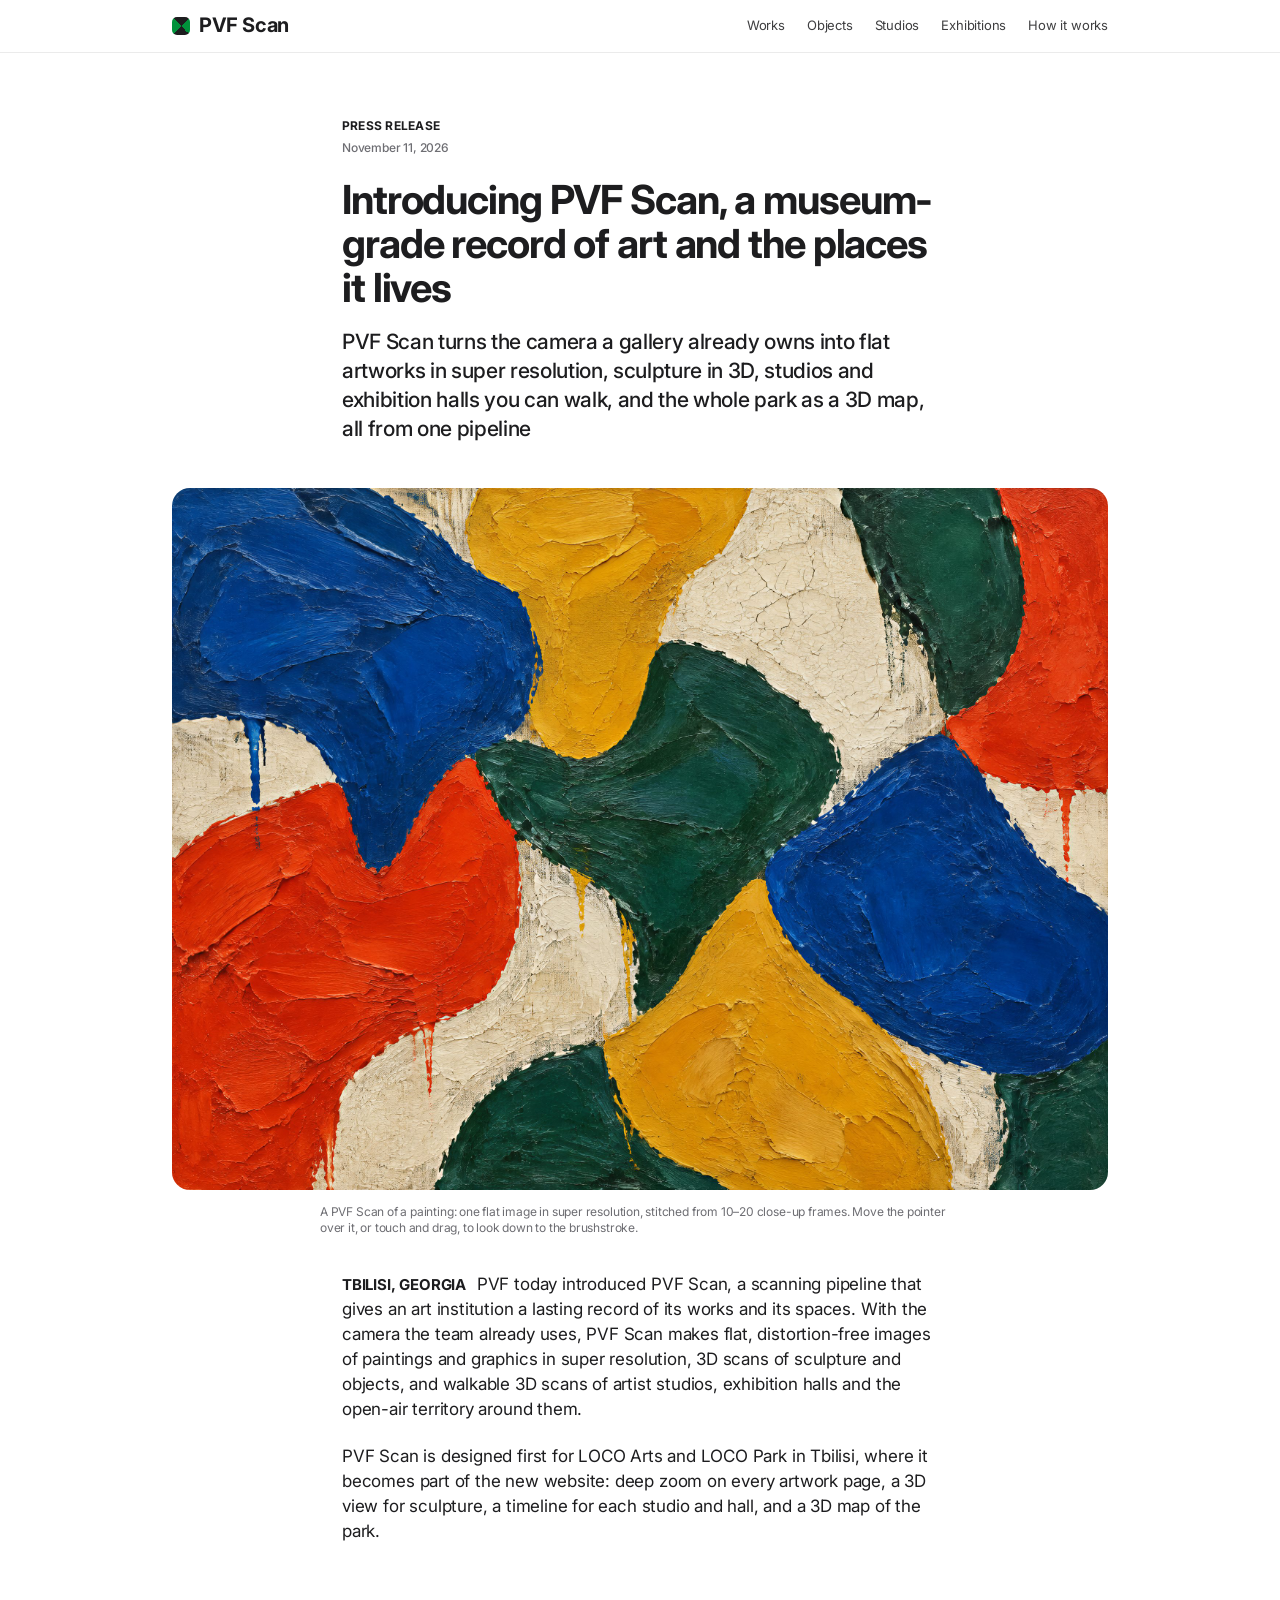
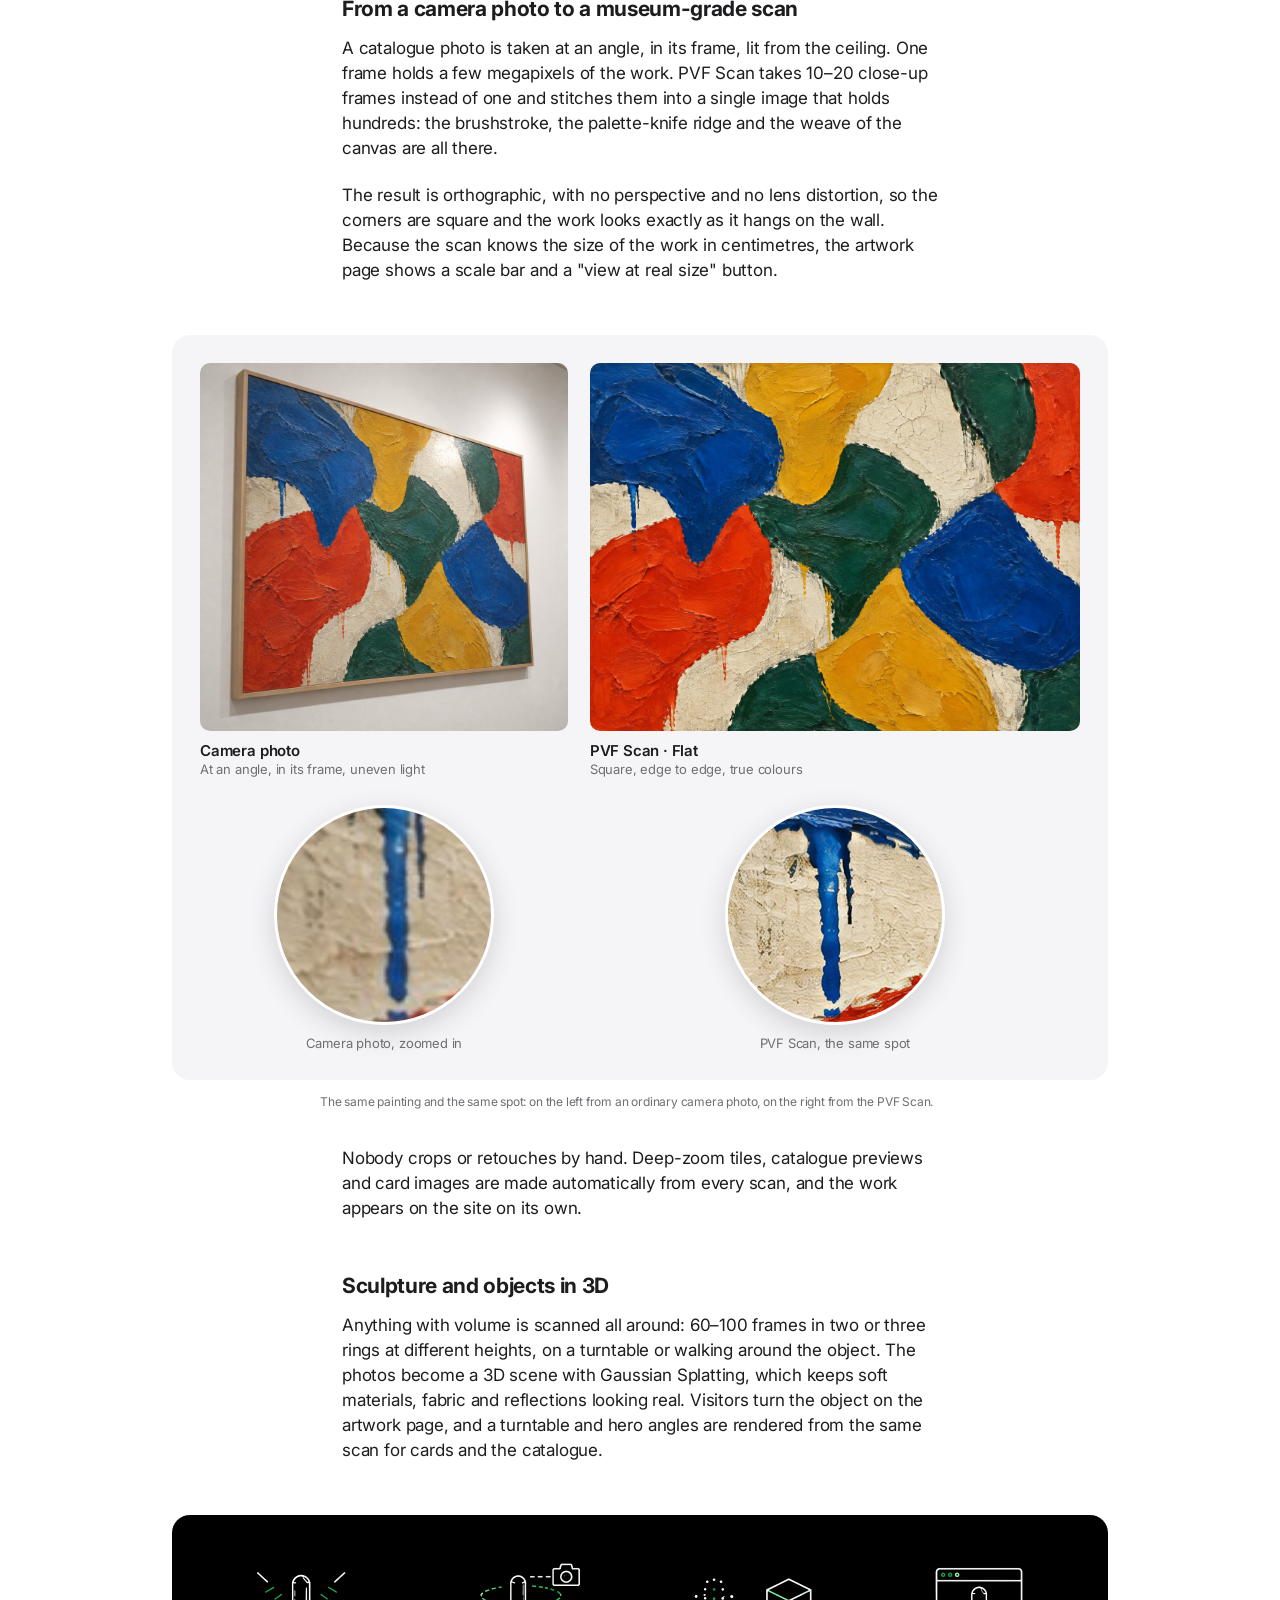
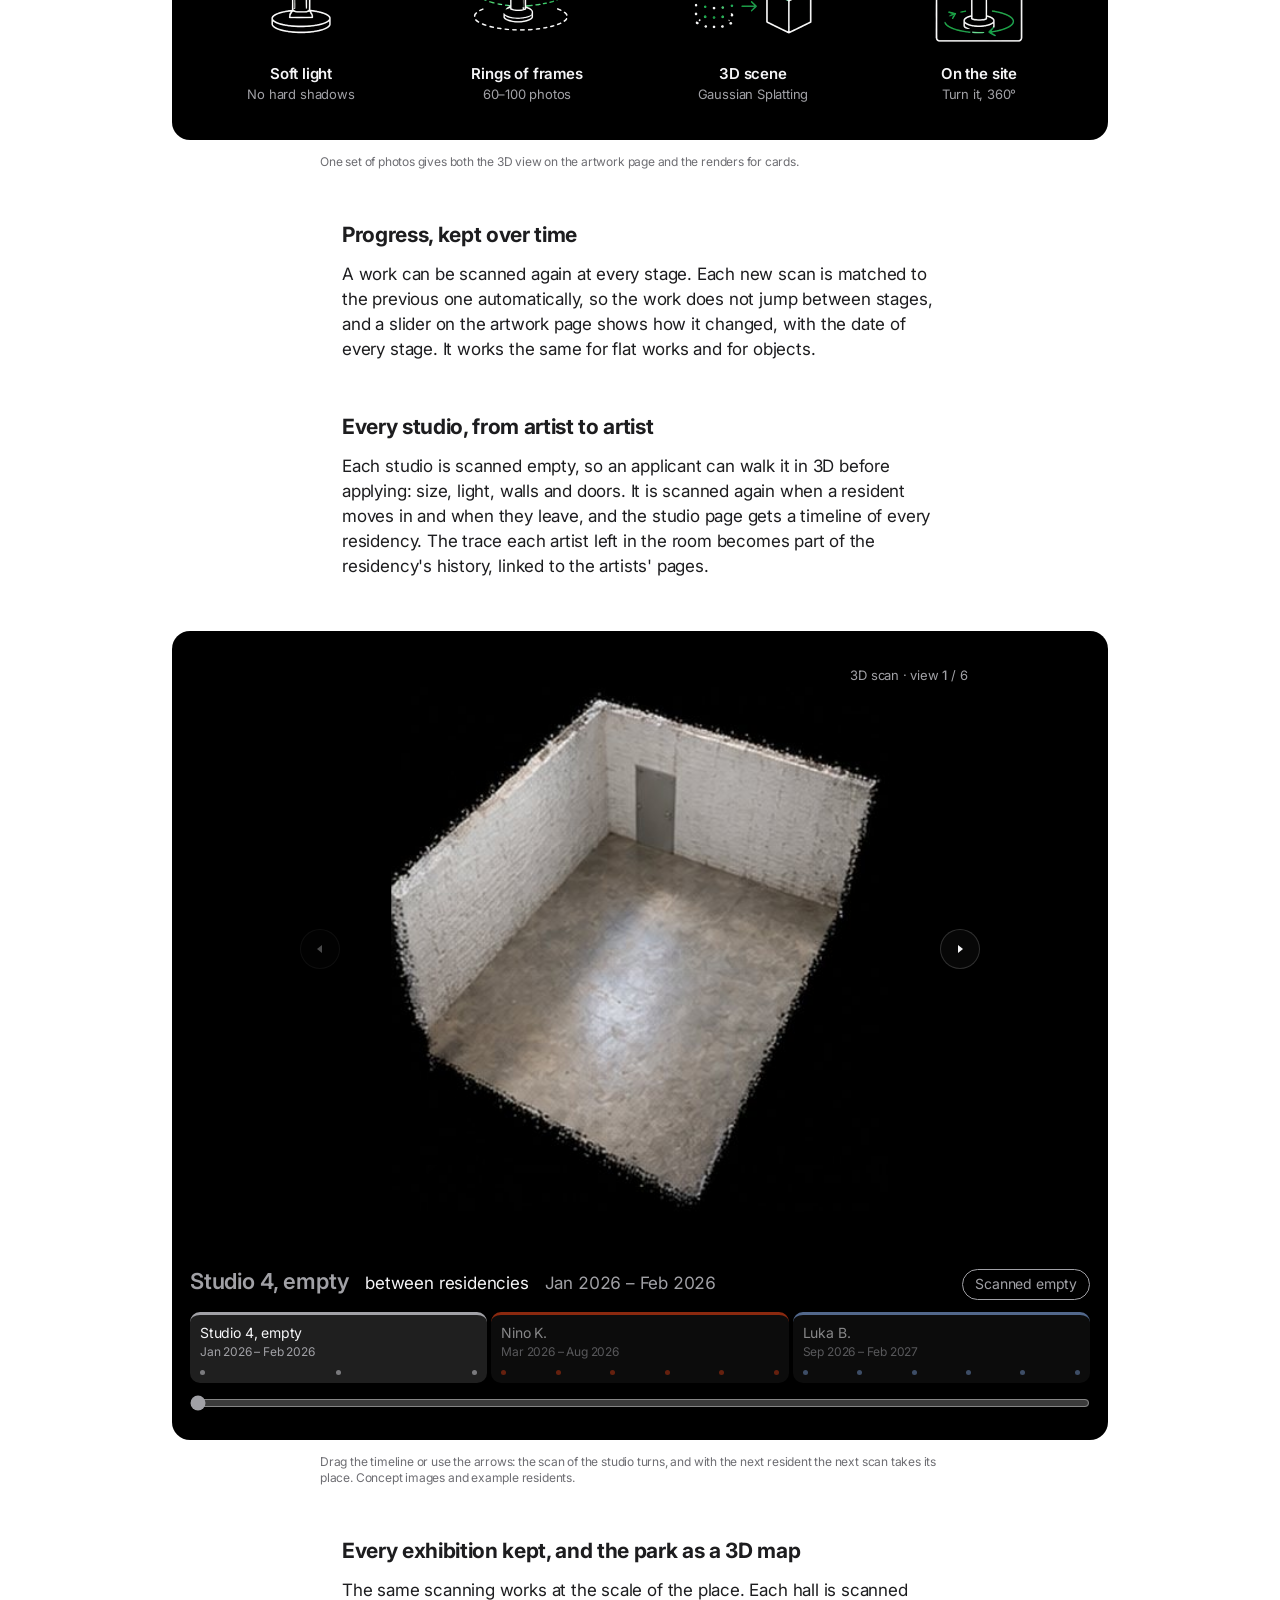
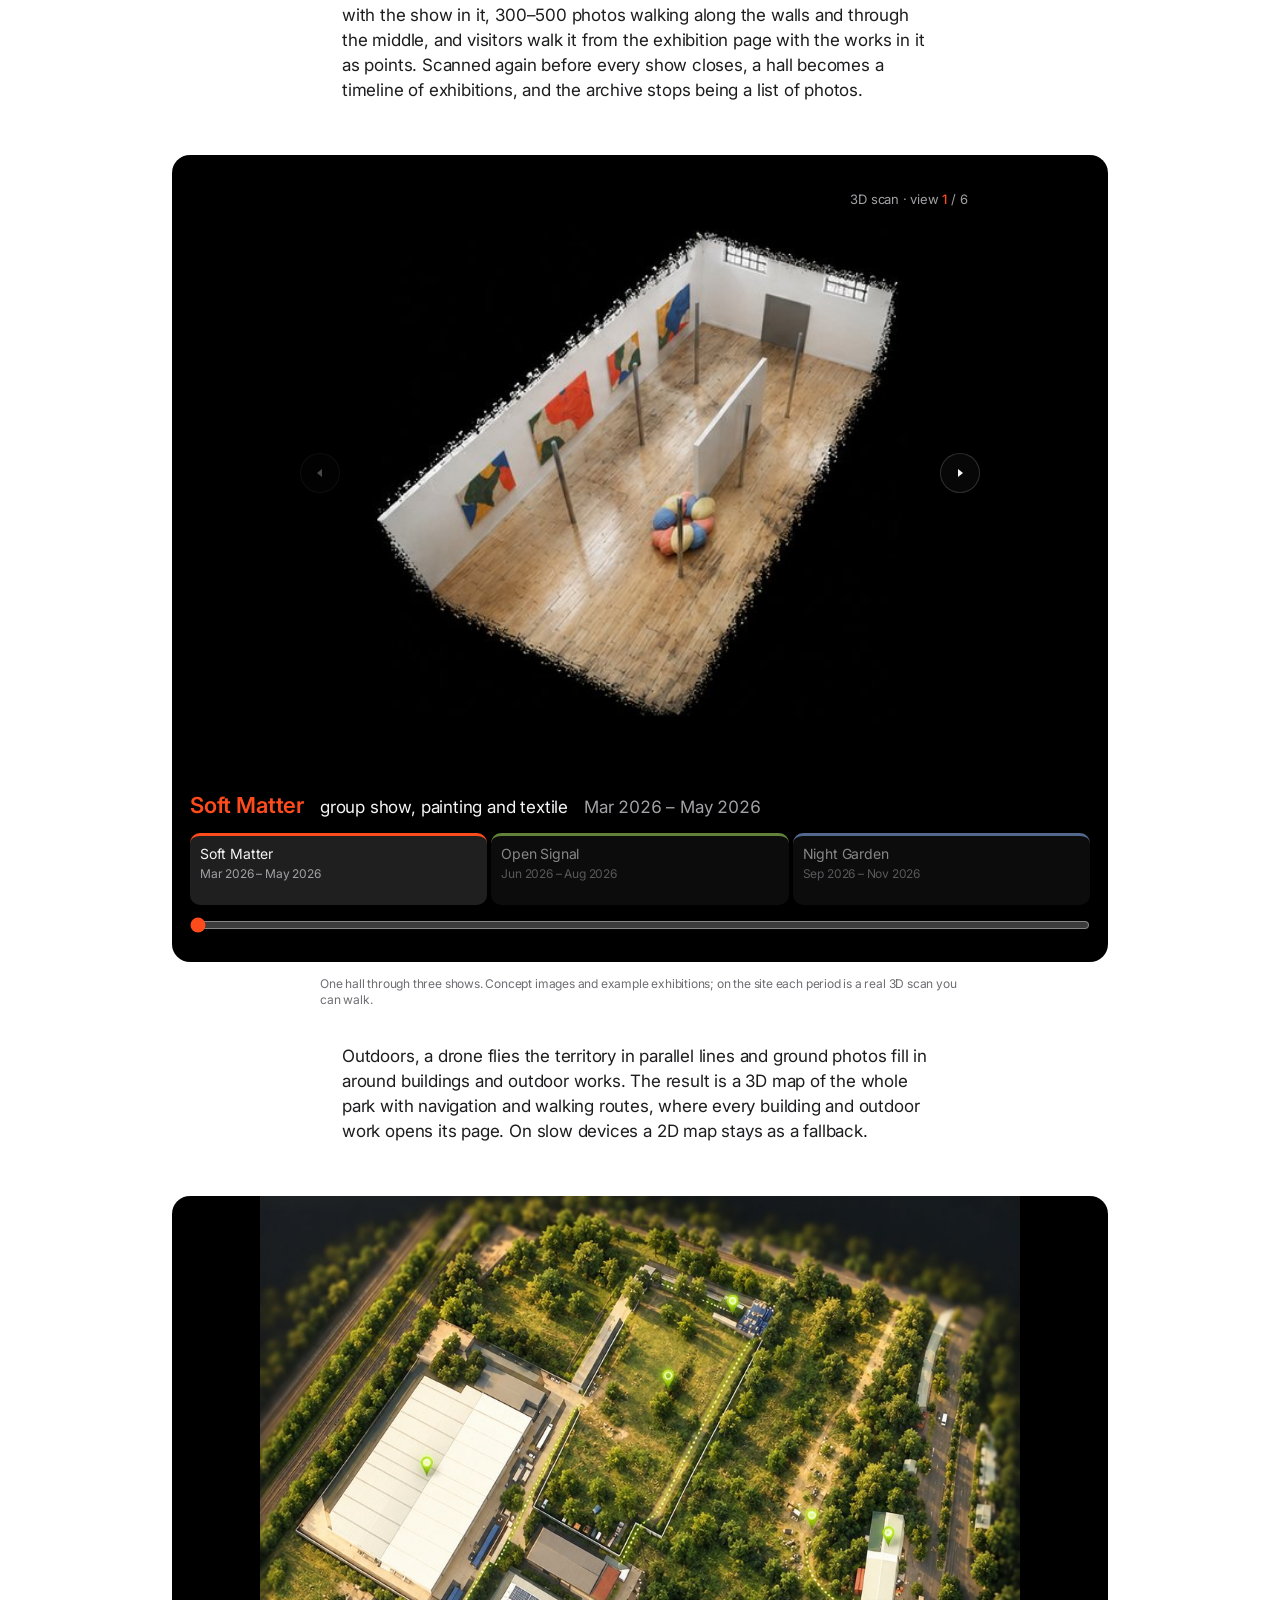
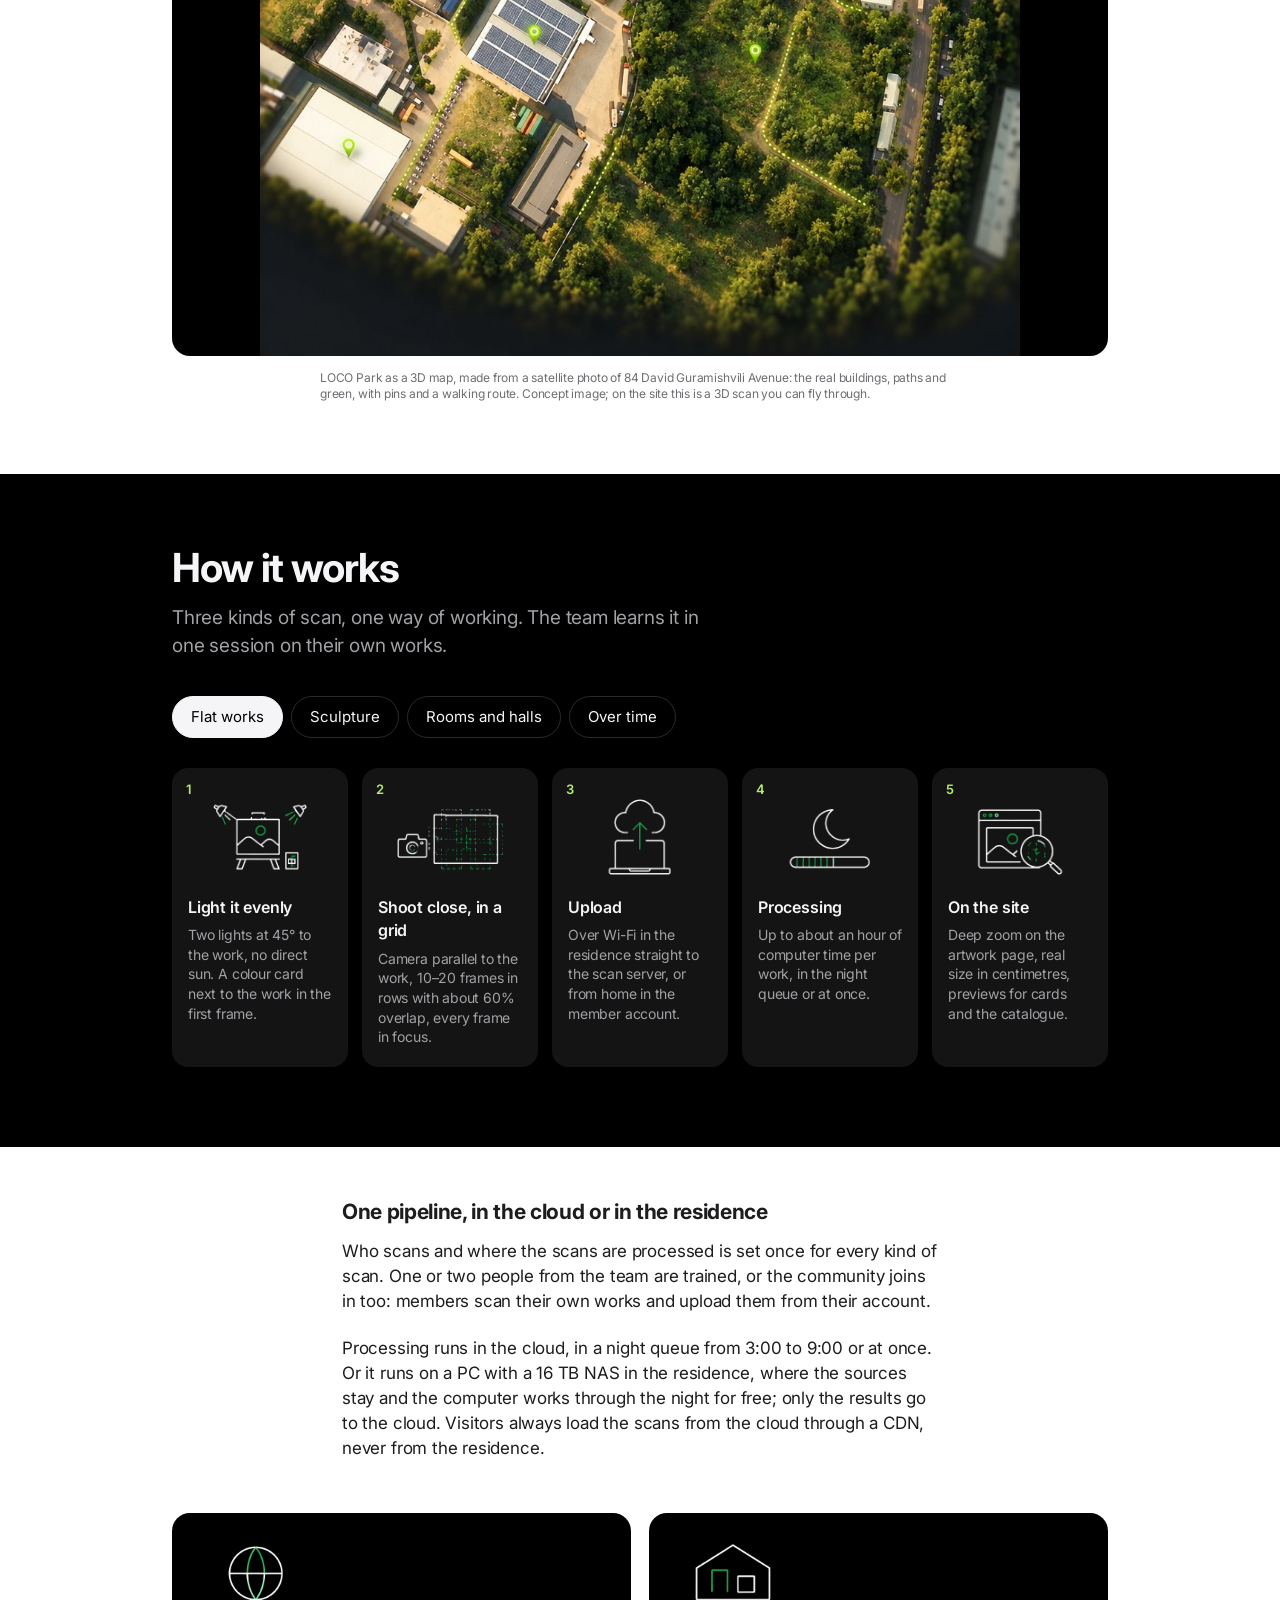
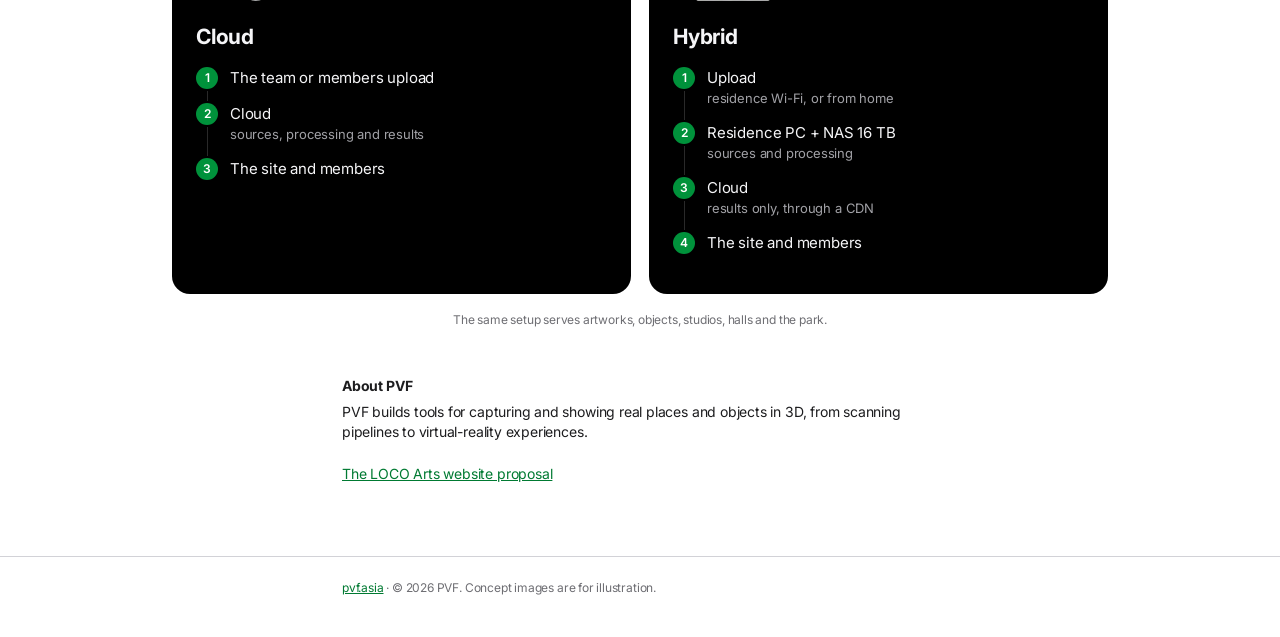
==== commit 598fc82c: "PVF Scan page: no prices for now" ====
--- a/scans/index.html
+++ b/scans/index.html
@@ -14,7 +14,7 @@
 <link rel=preconnect href=https://fonts.googleapis.com>
 <link rel=preconnect href=https://fonts.gstatic.com crossorigin>
 <link href="https://fonts.googleapis.com/css2?family=Inter:wght@400;500;600;700&display=swap" rel=stylesheet>
-<link rel=stylesheet href="styles.css?v=1">
+<link rel=stylesheet href="styles.css?v=2">
 </head>
 <body>
 <a class=skip href=#main>Skip to the article</a>
@@ -22,7 +22,7 @@
   <div class=top-in>
     <a class=brand href=#main><span class=mark aria-hidden=true></span>PVF Scan</a>
     <nav aria-label=Sections>
-      <a href=#works>Works</a><a href=#objects>Objects</a><a href=#studios>Studios</a><a href=#exhibitions>Exhibitions</a><a href=#pricing>Pricing</a>
+      <a href=#works>Works</a><a href=#objects>Objects</a><a href=#studios>Studios</a><a href=#exhibitions>Exhibitions</a><a href=#h-how>How it works</a>
     </nav>
   </div>
 </header>
@@ -132,8 +132,8 @@
 
   <section class="col body" aria-labelledby=h-pipe>
     <h2 id=h-pipe>One pipeline, in the cloud or in the residence</h2>
-    <p>Who scans and where the scans are processed is set once for every kind of scan. One or two people from the team are trained, or the community joins in too: members scan their own works and upload them from their account, within a monthly quota or at a price per scan.</p>
-    <p>Processing runs in the cloud, paid per scan, in a cheaper night queue from 3:00 to 9:00 or at once. Or it runs on a PC with a 16 TB NAS in the residence, where the sources stay and the computer works through the night for free; only the results go to the cloud. Visitors always load the scans from the cloud through a CDN, never from the residence.</p>
+    <p>Who scans and where the scans are processed is set once for every kind of scan. One or two people from the team are trained, or the community joins in too: members scan their own works and upload them from their account.</p>
+    <p>Processing runs in the cloud, in a night queue from 3:00 to 9:00 or at once. Or it runs on a PC with a 16 TB NAS in the residence, where the sources stay and the computer works through the night for free; only the results go to the cloud. Visitors always load the scans from the cloud through a CDN, never from the residence.</p>
   </section>
 
   <figure class="fig big flows">
@@ -150,28 +150,6 @@
     <figcaption>The same setup serves artworks, objects, studios, halls and the park.</figcaption>
   </figure>
 
-  <section class="col body small" id=pricing aria-labelledby=h-price>
-    <h2 id=h-price>Pricing and availability</h2>
-    <ul>
-      <li>PVF Scan is available now as part of the LOCO Arts website, in modules that can be switched on one at a time. Work is billed at $40 an hour.</li>
-      <li>Processing in the cloud costs $3 a work in the night queue or $4 at once, and $7 or $10 for a studio or a hall. On a residence PC only the $1 handling per scan remains.</li>
-      <li>Storage of results and sources runs from about $7 to $35 a month, depending on volume.</li>
-      <li>The hybrid setup needs a PC (about $2,000) and a 16 TB NAS (about ₾3,500), bought once by the institution.</li>
-    </ul>
-
-    <div class=calc>
-      <h3>Estimate</h3>
-      <fieldset class=mods><legend>Modules</legend></fieldset>
-      <fieldset class=opts>
-        <legend>Setup</legend>
-        <label>Who scans <select id=c-who><option value=team>The team</option><option value=members>The team and community members</option></select></label>
-        <label>Processing <select id=c-proc><option value=night>Cloud, night queue</option><option value=instant>Cloud, at once</option><option value=own>Residence PC + NAS</option></select></label>
-      </fieldset>
-      <fieldset class=vols><legend>A month</legend></fieldset>
-      <div class=c-out aria-live=polite></div>
-    </div>
-  </section>
-
   <section class="col body small about">
     <h3>About PVF</h3>
     <p>PVF builds tools for capturing and showing real places and objects in 3D, from scanning pipelines to virtual-reality experiences.</p>
@@ -180,6 +158,6 @@
 </article>
 </main>
 <footer class=foot><div class=col><a href="https://pvf.asia/">pvf.asia</a> · © 2026 PVF. Concept images are for illustration.</div></footer>
-<script src="main.js?v=1" defer></script>
+<script src="main.js?v=2" defer></script>
 </body>
 </html>
--- a/scans/styles.css
+++ b/scans/styles.css
@@ -154,38 +154,8 @@
 .flow small { display: block; color: var(--ink-mute); font-size: 13px; }
 @media (max-width: 600px) { .flows { grid-template-columns: 1fr; } }
 
-/* ---------- pricing ---------- */
+/* ---------- about ---------- */
 .small { font-size: 14px; line-height: 1.43; }
-.small h2 { font-size: 14px; margin-top: 64px; }
-.small ul { margin: 0; padding-left: 18px; }
-.small li { margin-bottom: 10px; }
-.calc { margin-top: 32px; border: 1px solid var(--line); border-radius: 18px; padding: 22px; background: var(--soft); }
-.calc h3 { margin: 0 0 6px; font-size: 21px; }
-.calc fieldset { border: 0; padding: 0; margin: 18px 0 0; min-width: 0; }
-.calc legend { font-weight: 700; font-size: 12px; text-transform: uppercase; letter-spacing: .02em; color: var(--mute); margin-bottom: 8px; padding: 0; }
-.mod { display: flex; align-items: center; gap: 10px; padding: 9px 0; border-bottom: 1px solid var(--line); cursor: pointer; font-size: 15px; }
-.mod input { width: 18px; height: 18px; accent-color: var(--accent); flex: none; }
-.mod span:nth-child(2) { flex: 1; }
-.mh { color: var(--mute); font-variant-numeric: tabular-nums; }
-.mod.off { opacity: .4; cursor: default; }
-.opts label { display: flex; justify-content: space-between; align-items: center; gap: 12px; font-size: 15px; padding: 6px 0; flex-wrap: wrap; }
-.opts select { font: inherit; font-size: 14px; padding: 7px 10px; border-radius: 10px; border: 1px solid var(--line); background: #fff; color: var(--fg); max-width: 100%; }
-.vol { display: block; padding: 6px 0; font-size: 15px; }
-.vol[hidden] { display: none; }
-.vol span { display: flex; justify-content: space-between; }
-.vol output { font-weight: 600; font-variant-numeric: tabular-nums; }
-.vol input { width: 100%; accent-color: var(--accent); }
-.c-out { margin-top: 22px; border-top: 1px solid var(--line); padding-top: 16px; }
-.c-out table { width: 100%; border-collapse: collapse; font-size: 14px; font-variant-numeric: tabular-nums; }
-.c-out td { padding: 6px 0; border-bottom: 1px solid var(--line); }
-.c-out td:nth-child(2), .c-out td:nth-child(3) { text-align: right; white-space: nowrap; padding-left: 12px; }
-.c-out td:nth-child(2) { color: var(--mute); }
-.c-out tfoot td { font-weight: 700; border-bottom: 0; padding-top: 10px; font-size: 16px; }
-.c-out tfoot td:nth-child(2) { color: var(--fg); }
-.c-row { display: flex; justify-content: space-between; gap: 12px; margin: 14px 0 0; font-size: 15px; flex-wrap: wrap; }
-.c-row b { font-variant-numeric: tabular-nums; }
-.c-sub { margin: 2px 0 0; color: var(--mute); font-size: 13px; }
-.c-note, .c-none { margin: 16px 0 0; color: var(--mute); font-size: 12px; }
 .about { margin-top: 48px; }
 .about h3 { font-size: 14px; margin: 0 0 6px; }
 .more { margin-top: 10px; }
